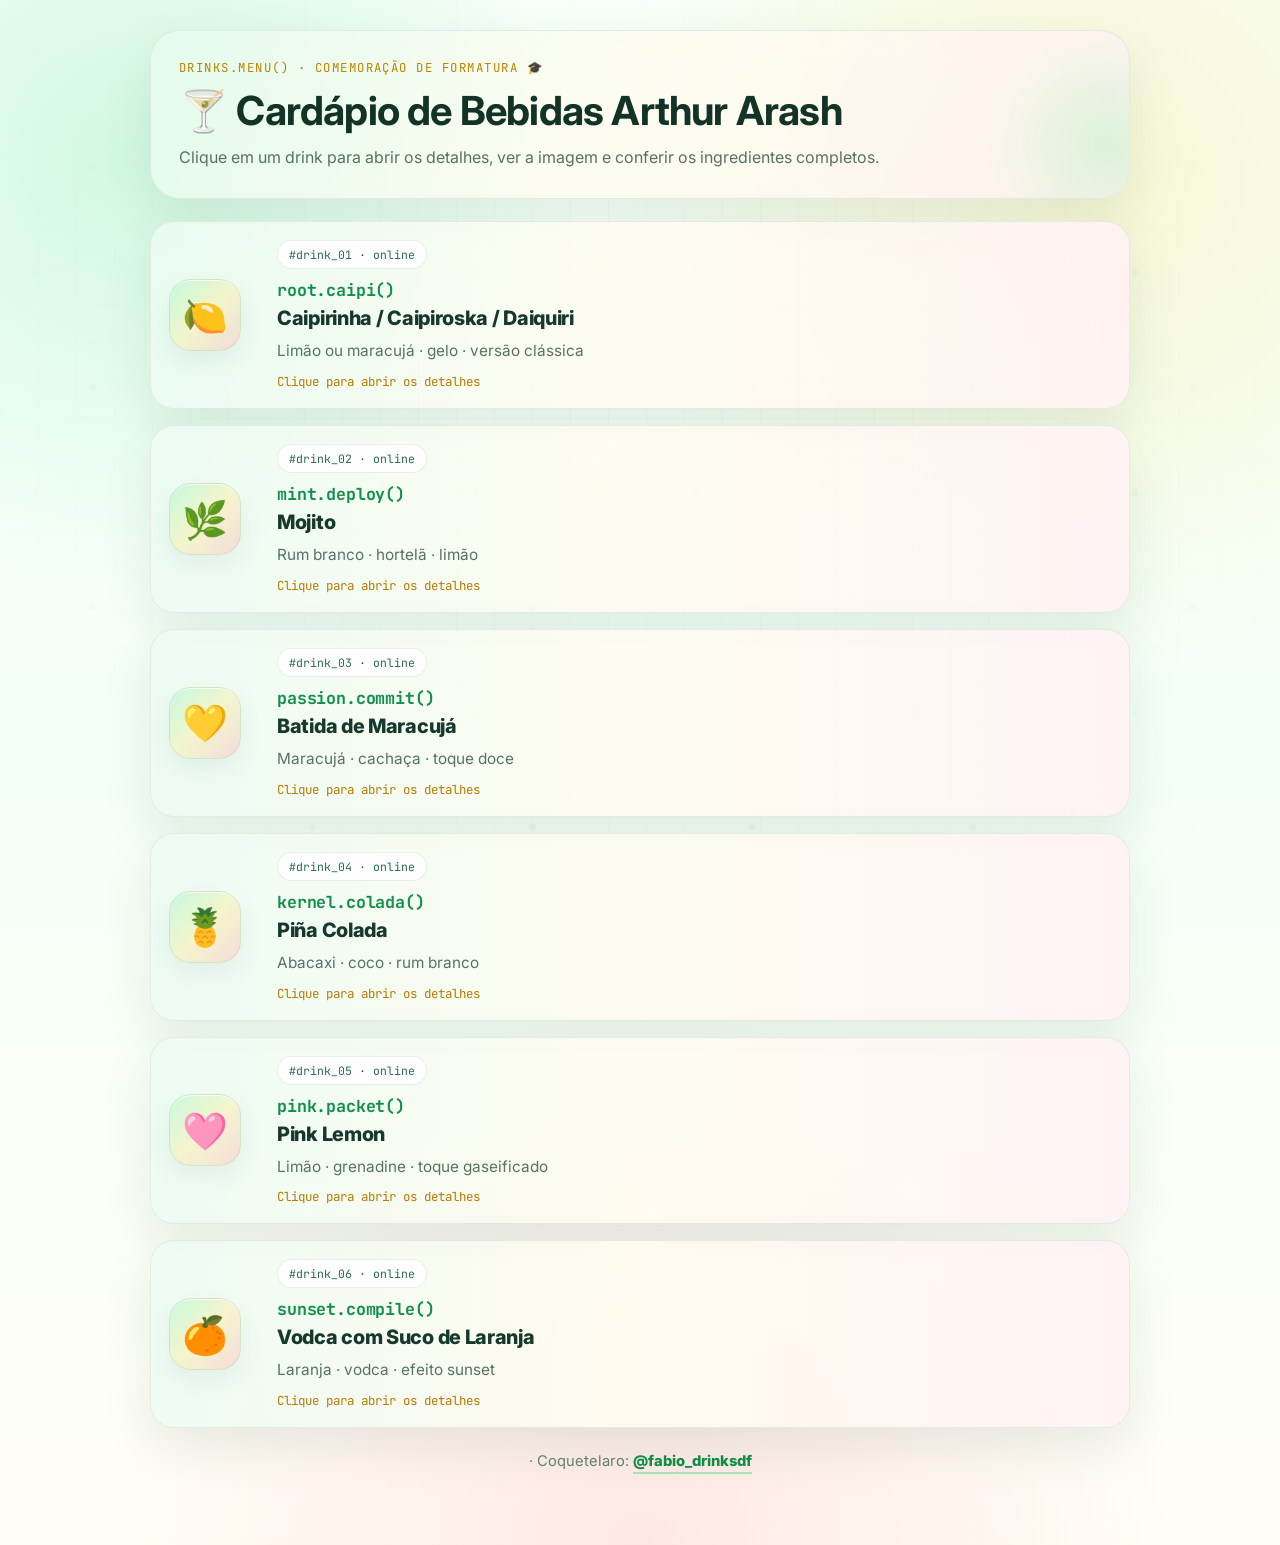
==== index.html @ 9c2a929d "Add files via upload" ====
<!DOCTYPE html>
<html lang="pt-BR">

<head>
  <meta charset="UTF-8" />
  <meta name="viewport" content="width=device-width, initial-scale=1.0" />
  <title>Formatura do Arthur | Cardápio </title>
  <link rel="icon" href="https://cdn-icons-png.freepik.com/512/4067/4067084.png" type="image/png">
  <meta name="description"
    content="Cardápio digital de drinks com tema de TI para formatura, visual vibrante, moderno e interativo." />
  <link rel="preconnect" href="https://fonts.googleapis.com" />
  <link rel="preconnect" href="https://fonts.gstatic.com" crossorigin />
  <link
    href="https://fonts.googleapis.com/css2?family=Inter:wght@400;500;600;700;800&family=JetBrains+Mono:wght@500;700&display=swap"
    rel="stylesheet" />

  <style>
    :root {
      --bg-1: #f7fff8;
      --bg-2: #f4fff7;
      --bg-3: #fffef6;

      --text: #153126;
      --muted: #567265;

      --green: #11d66b;
      --green-2: #3af08a;
      --yellow: #ffd84c;
      --yellow-2: #ffe88a;
      --red: #ff6178;
      --red-2: #ff8a9b;

      --white: #ffffff;
      --glass: rgba(255, 255, 255, 0.74);
      --line: rgba(20, 49, 38, 0.10);
      --shadow: 0 18px 50px rgba(38, 88, 61, 0.10);

      --radius-xl: 30px;
      --radius-lg: 24px;
      --radius-md: 18px;
    }

    * {
      box-sizing: border-box;
    }

    html {
      scroll-behavior: smooth;
    }

    body {
      margin: 0;
      min-height: 100vh;
      font-family: 'Inter', system-ui, -apple-system, sans-serif;
      color: var(--text);
      background:
        radial-gradient(circle at 10% 10%, rgba(17, 214, 107, 0.16), transparent 24%),
        radial-gradient(circle at 86% 12%, rgba(255, 216, 76, 0.20), transparent 28%),
        radial-gradient(circle at 50% 100%, rgba(255, 97, 120, 0.14), transparent 32%),
        linear-gradient(180deg, var(--bg-1), var(--bg-2), var(--bg-3));
      overflow-x: hidden;
    }

    .bg-layer,
    .bg-layer::before,
    .bg-layer::after {
      position: fixed;
      inset: 0;
      pointer-events: none;
      z-index: 0;
    }

    .bg-layer {
      background-image:
        linear-gradient(rgba(21, 49, 38, 0.045) 1px, transparent 1px),
        linear-gradient(90deg, rgba(21, 49, 38, 0.045) 1px, transparent 1px);
      background-size: 38px 38px;
      opacity: 0.72;
      mask-image: radial-gradient(circle at center, rgba(0, 0, 0, 0.92), transparent 96%);
      animation: gridPulse 7s ease-in-out infinite;
    }

    .bg-layer::before {
      content: '';
      background:
        radial-gradient(circle at 16% 24%, rgba(17, 214, 107, 0.22) 0 3px, transparent 4px),
        radial-gradient(circle at 74% 20%, rgba(255, 216, 76, 0.26) 0 3px, transparent 4px),
        radial-gradient(circle at 42% 76%, rgba(255, 97, 120, 0.22) 0 3px, transparent 4px),
        radial-gradient(circle at 88% 70%, rgba(17, 214, 107, 0.18) 0 2px, transparent 3px);
      background-size: 220px 220px;
      animation: floatParticles 18s linear infinite;
      opacity: 0.85;
    }

    .bg-layer::after {
      content: '';
      background: linear-gradient(120deg, transparent 18%, rgba(255, 255, 255, 0.55) 50%, transparent 82%);
      transform: translateX(-130%);
      animation: sweep 11s linear infinite;
      opacity: 0.55;
    }

    @keyframes sweep {
      to {
        transform: translateX(130%);
      }
    }

    @keyframes gridPulse {
      50% {
        opacity: 0.92;
      }
    }

    @keyframes floatParticles {
      from {
        transform: translateY(0);
      }

      to {
        transform: translateY(-80px);
      }
    }

    .app {
      width: min(980px, 92vw);
      margin: 0 auto;
      padding: 30px 0 60px;
      position: relative;
      z-index: 1;
    }

    .topbar {
      position: relative;
      border: 1px solid var(--line);
      border-radius: var(--radius-xl);
      padding: 28px;
      margin-bottom: 22px;
      background: var(--glass);
      backdrop-filter: blur(14px);
      box-shadow: var(--shadow);
      overflow: hidden;
    }

    .topbar::before {
      content: '';
      position: absolute;
      inset: 0;
      background:
        linear-gradient(120deg,
          rgba(17, 214, 107, 0.08),
          rgba(255, 216, 76, 0.08),
          rgba(255, 97, 120, 0.08));
      pointer-events: none;
    }

    .topbar::after {
      content: '';
      position: absolute;
      inset: auto -10% -40% auto;
      width: 240px;
      height: 240px;
      border-radius: 50%;
      background: radial-gradient(circle, rgba(58, 240, 138, 0.18), transparent 68%);
      filter: blur(8px);
      pointer-events: none;
    }

    .label {
      margin: 0;
      position: relative;
      z-index: 1;
      font-family: 'JetBrains Mono', monospace;
      letter-spacing: 0.12em;
      font-size: 0.77rem;
      text-transform: uppercase;
      color: #b78500;
    }

    h1 {
      margin: 12px 0 10px;
      position: relative;
      z-index: 1;
      font-size: clamp(1.55rem, 3.2vw, 2.5rem);
      line-height: 1.15;
      letter-spacing: -0.02em;
      color: #133326;
    }

    .subtitle {
      margin: 0;
      position: relative;
      z-index: 1;
      max-width: 740px;
      color: var(--muted);
      line-height: 1.65;
      font-size: 1rem;
    }

    .cards {
      display: grid;
      grid-template-columns: 1fr;
      gap: 16px;
    }

    .drink-card {
      position: relative;
      display: grid;
      grid-template-columns: 90px 1fr;
      gap: 18px;
      align-items: center;
      border: 1px solid var(--line);
      border-radius: var(--radius-lg);
      padding: 18px;
      background: rgba(255, 255, 255, 0.84);
      box-shadow: var(--shadow);
      cursor: pointer;
      overflow: hidden;
      transition:
        transform 0.28s ease,
        box-shadow 0.28s ease,
        border-color 0.28s ease;
    }

    .drink-card::before {
      content: '';
      position: absolute;
      inset: 0;
      background:
        linear-gradient(90deg,
          rgba(17, 214, 107, 0.07),
          rgba(255, 216, 76, 0.08),
          rgba(255, 97, 120, 0.07));
      pointer-events: none;
    }

    .drink-card::after {
      content: '';
      position: absolute;
      inset: 0;
      background: linear-gradient(120deg, transparent 28%, rgba(255, 255, 255, 0.45) 48%, transparent 68%);
      transform: translateX(-130%);
      opacity: 0;
      pointer-events: none;
    }

    .drink-card:hover,
    .drink-card:focus-visible {
      transform: translateY(-5px) scale(1.005);
      box-shadow: 0 22px 56px rgba(38, 88, 61, 0.15);
      border-color: rgba(17, 214, 107, 0.24);
      outline: none;
    }

    .drink-card:hover::after,
    .drink-card:focus-visible::after {
      opacity: 1;
      animation: shimmer 1s linear;
    }

    @keyframes shimmer {
      to {
        transform: translateX(130%);
      }
    }

    .emoji {
      width: 72px;
      height: 72px;
      border-radius: 22px;
      display: grid;
      place-items: center;
      font-size: 2.3rem;
      background:
        linear-gradient(135deg,
          rgba(58, 240, 138, 0.22),
          rgba(255, 232, 138, 0.36),
          rgba(255, 138, 155, 0.28));
      border: 1px solid rgba(20, 49, 38, 0.08);
      box-shadow:
        inset 0 1px 0 rgba(255, 255, 255, 0.7),
        0 10px 24px rgba(38, 88, 61, 0.08);
      position: relative;
      z-index: 1;
    }

    .card-main {
      position: relative;
      z-index: 1;
    }

    .badge {
      display: inline-flex;
      align-items: center;
      gap: 8px;
      padding: 6px 11px;
      margin-bottom: 10px;
      border-radius: 999px;
      border: 1px solid rgba(20, 49, 38, 0.08);
      background: rgba(255, 255, 255, 0.85);
      font-size: 0.72rem;
      font-family: 'JetBrains Mono', monospace;
      color: #2c6a50;
    }

    .theme-name {
      margin: 0 0 5px;
      font-size: 1.04rem;
      font-family: 'JetBrains Mono', monospace;
      color: #0f8f47;
      letter-spacing: -0.01em;
    }

    .real-name {
      margin: 0;
      font-size: 1.24rem;
      font-weight: 800;
      color: #17392d;
      letter-spacing: -0.015em;
    }

    .mini-ingredients {
      margin: 9px 0 0;
      color: var(--muted);
      font-size: 0.96rem;
      line-height: 1.55;
    }

    .card-hint {
      margin-top: 10px;
      font-size: 0.78rem;
      color: #b77900;
      font-family: 'JetBrains Mono', monospace;
    }

    .modal {
      position: fixed;
      inset: 0;
      z-index: 20;
      display: grid;
      place-items: center;
      background: rgba(18, 40, 29, 0.26);
      backdrop-filter: blur(12px);
      padding: 18px;
      opacity: 0;
      pointer-events: none;
      transition: opacity 0.25s ease;
    }

    .modal.open {
      opacity: 1;
      pointer-events: auto;
    }

    .modal-card {
      width: min(880px, 96vw);
      display: grid;
      grid-template-columns: 1fr;
      position: relative;
      overflow: hidden;
      border-radius: 28px;
      border: 1px solid rgba(20, 49, 38, 0.08);
      background: rgba(255, 255, 255, 0.96);
      box-shadow: 0 30px 80px rgba(38, 88, 61, 0.20);
      transform: translateY(10px) scale(0.985);
      transition: transform 0.28s ease;
    }

    .modal.open .modal-card {
      transform: translateY(0) scale(1);
    }

    .modal-media {
      padding: 16px;
      background:
        linear-gradient(180deg,
          rgba(247, 255, 248, 1),
          rgba(255, 252, 241, 1));
      border-bottom: 1px solid rgba(20, 49, 38, 0.07);
    }

    .modal-image {
      width: 100%;
      height: 250px;
      object-fit: cover;
      border-radius: 20px;
      border: 1px solid rgba(20, 49, 38, 0.07);
      box-shadow: 0 10px 28px rgba(38, 88, 61, 0.08);
    }

    .modal-content {
      padding: 24px;
    }

    .modal-title {
      margin: 10px 0 6px;
      font-size: 1.46rem;
      line-height: 1.2;
      font-family: 'JetBrains Mono', monospace;
      color: #0f8f47;
    }

    .modal-real {
      margin: 0;
      font-size: 1.26rem;
      font-weight: 800;
      color: #17392d;
      letter-spacing: -0.015em;
    }

    .modal-list {
      margin: 16px 0 0;
      padding-left: 20px;
      color: var(--muted);
      line-height: 1.68;
      font-size: 1rem;
    }

    .modal-description {
      margin-top: 15px;
      color: var(--muted);
      line-height: 1.68;
      font-size: 0.98rem;
    }

    .close-btn {
      position: absolute;
      right: 14px;
      top: 14px;
      z-index: 3;
      border: 1px solid rgba(20, 49, 38, 0.10);
      background: rgba(255, 255, 255, 0.94);
      color: #17392d;
      border-radius: 12px;
      padding: 8px 12px;
      font-size: 0.92rem;
      font-weight: 700;
      cursor: pointer;
      box-shadow: 0 6px 16px rgba(38, 88, 61, 0.08);
    }

    .footer-note {
      margin-top: 24px;
      text-align: center;
      font-size: 0.92rem;
      color: #648172;
    }

    @media (min-width: 860px) {
      .modal-card {
        grid-template-columns: 1fr 1fr;
      }

      .modal-media {
        border-bottom: 0;
        border-right: 1px solid rgba(20, 49, 38, 0.07);
      }

      .modal-image {
        height: 100%;
        min-height: 100%;
      }
    }

    @media (max-width: 640px) {
      .app {
        width: min(94vw, 980px);
      }

      .topbar {
        padding: 22px 18px;
      }

      .drink-card {
        grid-template-columns: 1fr;
        gap: 14px;
        padding: 16px;
      }

      .emoji {
        width: 66px;
        height: 66px;
        font-size: 2.05rem;
      }

      .modal-content {
        padding: 20px;
      }
    }

    .ig-link {
      color: #0f8f47;
      font-weight: 800;
      text-decoration: none;
      border-bottom: 2px solid rgba(17, 214, 107, 0.35);
      padding-bottom: 2px;
    }

    .ig-link:hover {
      border-bottom-color: rgba(17, 214, 107, 0.8);
    }
  </style>
</head>

<body>
  <div class="bg-layer" aria-hidden="true"></div>

  <main class="app">
    <header class="topbar">
      <p class="label">drinks.menu() · Comemoração de Formatura 🎓</p>
      <h1>🍸 Cardápio de Bebidas Arthur Arash</h1>
      <p class="subtitle">
        Clique em um drink para abrir os detalhes, ver a imagem e conferir os ingredientes completos.
      </p>
    </header>

    <section class="cards" id="cards" aria-label="Cardápio de bebidas"></section>

    <p class="footer-note"> 
      <!-- Criado por Arthur Arash Briceño Heidari -->
       · Coquetelaro:
      <a class="ig-link" href="https://instagram.com/fabio_drinksdf" target="_blank" rel="noopener noreferrer">
        @fabio_drinksdf
      </a>
    </p>
  </main>

  <aside class="modal" id="modal" aria-hidden="true">
    <article class="modal-card" role="dialog" aria-modal="true" aria-labelledby="modalTitle">
      <button class="close-btn" id="closeBtn" type="button" aria-label="Fechar detalhes">✕ Fechar</button>

      <div class="modal-media">
        <img class="modal-image" id="modalImage" src="" alt="Imagem da bebida" />
      </div>

      <div class="modal-content">
        <p class="label">drink.details()</p>
        <h2 class="modal-title" id="modalTitle"></h2>
        <p class="modal-real" id="modalReal"></p>
        <ul class="modal-list" id="modalIngredients"></ul>
        <p class="modal-description" id="modalDescription"></p>
      </div>
    </article>
  </aside>

  <script>
    const drinks = [
      {
        emoji: '🍋',
        codename: 'root.caipi()',
        realName: 'Caipirinha / Caipiroska / Daiquiri',
        shortText: 'Limão ou maracujá · gelo · versão clássica',
        ingredients: ['Limão ou maracujá', 'Açúcar', 'Cachaça, vodca ou rum branco', 'Gelo'],
        description: 'Um clássico refrescante, perfeito para abrir a comemoração com leveza e energia.',
        image: 'https://mapadacachaca.com.br/wp-content/uploads/2024/11/Caipirinha-Famigerada-optimized.webp'
      },
      {
        emoji: '🌿',
        codename: 'mint.deploy()',
        realName: 'Mojito',
        shortText: 'Rum branco · hortelã · limão',
        ingredients: ['Rum branco', 'Limão', 'Açúcar', 'Hortelã', 'Sprite ou água com gás', 'Gelo'],
        description: 'Refrescante e vibrante, com um perfil leve que combina muito bem com festa de dia.',
        image: 'https://kitchenswagger.com/wp-content/uploads/2020/07/mojito-recipe_0009_DSC_5509.jpg'
      },
      {
        emoji: '💛',
        codename: 'passion.commit()',
        realName: 'Batida de Maracujá',
        shortText: 'Maracujá · cachaça · toque doce',
        ingredients: ['Cachaça', 'Maracujá', 'Leite condensado ou açúcar', 'Gelo'],
        description: 'Cremosa, tropical e marcante, ótima para quem gosta de sabores mais intensos.',
        image: 'https://www.receitasnestle.com.br/sites/default/files/styles/recipe_detail_mobile/public/srh_recipes/cbe8fbdd5dd73dd09eb8912d4501b71d.jpeg?itok=vTPyFzy1'
      },
      {
        emoji: '🍍',
        codename: 'kernel.colada()',
        realName: 'Piña Colada',
        shortText: 'Abacaxi · coco · rum branco',
        ingredients: ['Rum branco', 'Suco de abacaxi', 'Leite de coco', 'Leite condensado opcional', 'Gelo'],
        description: 'Um drink tropical, suave e elegante, com clima de verão e celebração.',
        image: 'https://m.media-amazon.com/images/I/710KvvfKVsL.jpg'
      },
      {
        emoji: '🩷',
        codename: 'pink.packet()',
        realName: 'Pink Lemon',
        shortText: 'Limão · grenadine · toque gaseificado',
        ingredients: ['Vodca ou rum', 'Suco de limão', 'Grenadine', 'Sprite ou água com gás', 'Gelo'],
        description: 'Colorido, delicado e divertido, com um visual lindo para o clima da festa.',
        image: 'https://www.absolutdrinks.com/cdn-cgi/image/fit=cover,format=auto,height=414,quality=55,width=414/wp-content/uploads/drink_pink-lemonade_16x9.png'
      },
      {
        emoji: '🍊',
        codename: 'sunset.compile()',
        realName: 'Vodca com Suco de Laranja',
        shortText: 'Laranja · vodca · efeito sunset',
        ingredients: ['Vodca', 'Suco de laranja', 'Grenadine', 'Suco de limão', 'Gelo'],
        description: 'Leve, cítrico e vibrante, com um visual bonito que combina com a energia da formatura.',
        image: 'https://heybairtender.s3.amazonaws.com/recipes/caribbean-sunset5543_TITAN.png'
      }
    ];

    const cardsEl = document.getElementById('cards');
    const modal = document.getElementById('modal');
    const modalTitle = document.getElementById('modalTitle');
    const modalReal = document.getElementById('modalReal');
    const modalImage = document.getElementById('modalImage');
    const modalIngredients = document.getElementById('modalIngredients');
    const modalDescription = document.getElementById('modalDescription');
    const closeBtn = document.getElementById('closeBtn');

    function openModal(drink) {
      modalTitle.textContent = drink.codename;
      modalReal.textContent = drink.realName;
      modalImage.src = drink.image;
      modalImage.alt = `Imagem do drink ${drink.realName}`;
      modalIngredients.innerHTML = drink.ingredients.map(item => `<li>${item}</li>`).join('');
      modalDescription.textContent = drink.description;
      modal.classList.add('open');
      modal.setAttribute('aria-hidden', 'false');
    }

    function closeModal() {
      modal.classList.remove('open');
      modal.setAttribute('aria-hidden', 'true');
    }

    drinks.forEach((drink, index) => {
      const card = document.createElement('article');
      card.className = 'drink-card';
      card.tabIndex = 0;

      card.innerHTML = `
        <div class="emoji">${drink.emoji}</div>
        <div class="card-main">
          <span class="badge">#drink_${String(index + 1).padStart(2, '0')} · online</span>
          <h2 class="theme-name">${drink.codename}</h2>
          <p class="real-name">${drink.realName}</p>
          <p class="mini-ingredients">${drink.shortText}</p>
          <div class="card-hint">Clique para abrir os detalhes</div>
        </div>
      `;

      card.addEventListener('click', () => openModal(drink));
      card.addEventListener('keydown', (event) => {
        if (event.key === 'Enter' || event.key === ' ') {
          event.preventDefault();
          openModal(drink);
        }
      });

      cardsEl.appendChild(card);
    });

    closeBtn.addEventListener('click', closeModal);

    modal.addEventListener('click', (event) => {
      if (event.target === modal) closeModal();
    });

    document.addEventListener('keydown', (event) => {
      if (event.key === 'Escape' && modal.classList.contains('open')) {
        closeModal();
      }
    });
  </script>
</body>

</html>
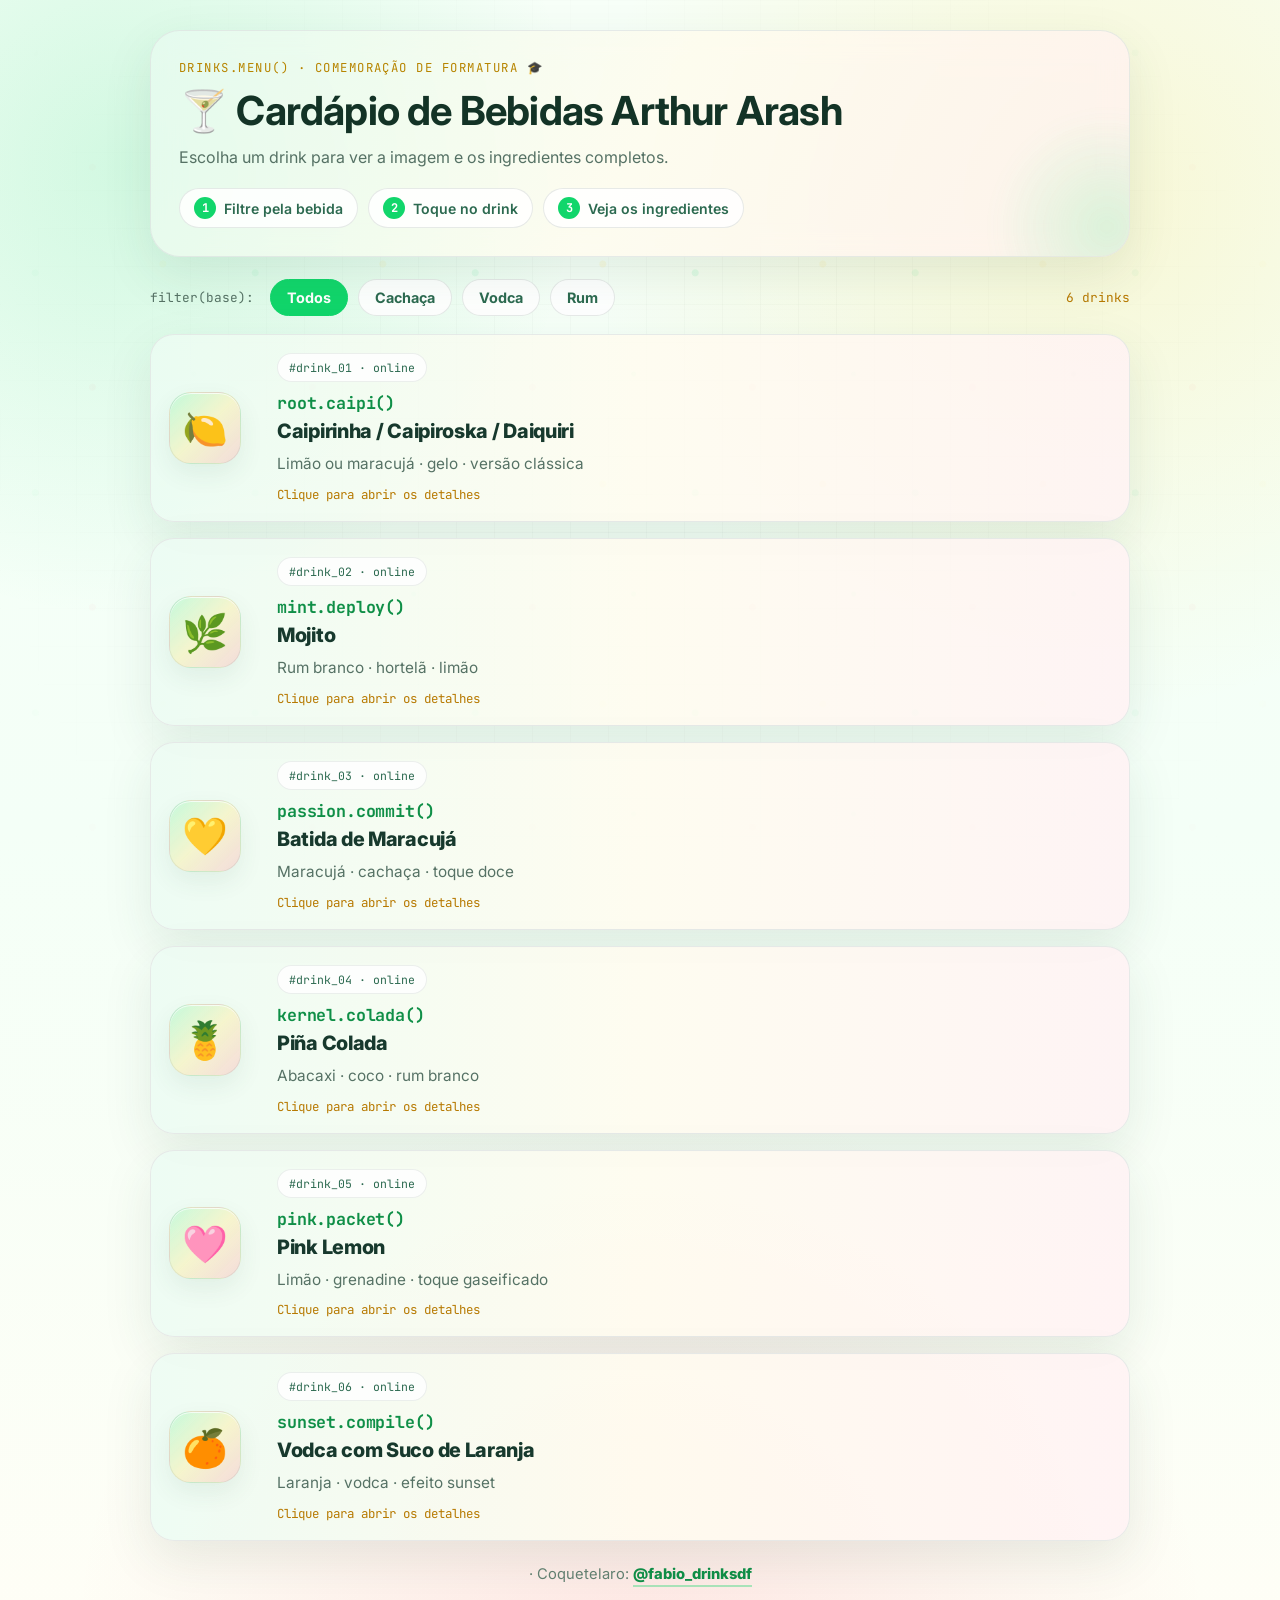
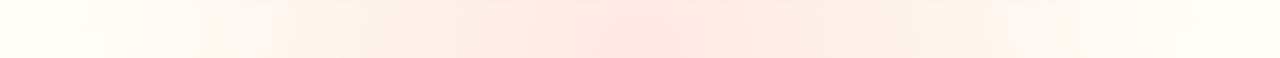
==== commit d8e3e948: "Add GSAP animations, drink filters and README Animated entrance, scroll reveal, modal transitions an" ====
--- a/index.html
+++ b/index.html
@@ -62,8 +62,7 @@
     }
 
     .bg-layer,
-    .bg-layer::before,
-    .bg-layer::after {
+    .bg-layer::before {
       position: fixed;
       inset: 0;
       pointer-events: none;
@@ -77,7 +76,6 @@
       background-size: 38px 38px;
       opacity: 0.72;
       mask-image: radial-gradient(circle at center, rgba(0, 0, 0, 0.92), transparent 96%);
-      animation: gridPulse 7s ease-in-out infinite;
     }
 
     .bg-layer::before {
@@ -92,26 +90,6 @@
       opacity: 0.85;
     }
 
-    .bg-layer::after {
-      content: '';
-      background: linear-gradient(120deg, transparent 18%, rgba(255, 255, 255, 0.55) 50%, transparent 82%);
-      transform: translateX(-130%);
-      animation: sweep 11s linear infinite;
-      opacity: 0.55;
-    }
-
-    @keyframes sweep {
-      to {
-        transform: translateX(130%);
-      }
-    }
-
-    @keyframes gridPulse {
-      50% {
-        opacity: 0.92;
-      }
-    }
-
     @keyframes floatParticles {
       from {
         transform: translateY(0);
@@ -197,10 +175,111 @@
       font-size: 1rem;
     }
 
+    .progress {
+      position: fixed;
+      top: 0;
+      left: 0;
+      right: 0;
+      height: 4px;
+      z-index: 30;
+      background: linear-gradient(90deg, var(--green), var(--yellow), var(--red));
+      transform: scaleX(0);
+      transform-origin: left;
+      pointer-events: none;
+    }
+
+    .steps {
+      position: relative;
+      z-index: 1;
+      display: flex;
+      flex-wrap: wrap;
+      gap: 10px;
+      margin: 18px 0 0;
+      padding: 0;
+      list-style: none;
+    }
+
+    .steps li {
+      display: inline-flex;
+      align-items: center;
+      gap: 8px;
+      padding: 8px 14px;
+      border-radius: 999px;
+      border: 1px solid var(--line);
+      background: rgba(255, 255, 255, 0.85);
+      font-size: 0.88rem;
+      font-weight: 600;
+      color: #2c6a50;
+    }
+
+    .steps b {
+      display: grid;
+      place-items: center;
+      width: 22px;
+      height: 22px;
+      border-radius: 50%;
+      background: var(--green);
+      color: #fff;
+      font-family: 'JetBrains Mono', monospace;
+      font-size: 0.75rem;
+    }
+
+    .filters {
+      display: flex;
+      flex-wrap: wrap;
+      align-items: center;
+      gap: 10px;
+      margin-bottom: 18px;
+    }
+
+    .filters-title {
+      margin: 0 6px 0 0;
+      font-family: 'JetBrains Mono', monospace;
+      font-size: 0.8rem;
+      color: var(--muted);
+    }
+
+    .chip {
+      border: 1px solid var(--line);
+      background: rgba(255, 255, 255, 0.9);
+      color: #2c6a50;
+      border-radius: 999px;
+      padding: 9px 16px;
+      font: 700 0.9rem 'Inter', sans-serif;
+      cursor: pointer;
+      transition: background 0.2s ease, color 0.2s ease, border-color 0.2s ease;
+    }
+
+    .chip:hover {
+      border-color: rgba(17, 214, 107, 0.5);
+    }
+
+    .chip:focus-visible {
+      outline: 2px solid var(--green);
+      outline-offset: 2px;
+    }
+
+    .chip.active {
+      background: var(--green);
+      border-color: var(--green);
+      color: #fff;
+    }
+
+    .count {
+      margin-left: auto;
+      font-family: 'JetBrains Mono', monospace;
+      font-size: 0.8rem;
+      color: #b77900;
+    }
+
     .cards {
       display: grid;
       grid-template-columns: 1fr;
       gap: 16px;
+    }
+
+    .drink-card[hidden] {
+      display: none;
     }
 
     .drink-card {
@@ -353,15 +432,17 @@
     }
 
     .modal-card {
-      width: min(880px, 96vw);
+      /* width: min(660px, calc(100vw - 30px)); */
+      /* garante folga nas laterais */
+      max-width: 660px;
       display: grid;
       grid-template-columns: 1fr;
       position: relative;
       overflow: hidden;
       border-radius: 28px;
-      border: 1px solid rgba(20, 49, 38, 0.08);
-      background: rgba(255, 255, 255, 0.96);
-      box-shadow: 0 30px 80px rgba(38, 88, 61, 0.20);
+      border: 3px solid rgba(20, 49, 38, 0.08);
+      background: rgba(255, 255, 255, 0.69);
+      box-shadow: 0 30px 80px rgba(21, 49, 34, 0.2);
       transform: translateY(10px) scale(0.985);
       transition: transform 0.28s ease;
     }
@@ -406,6 +487,16 @@
       font-weight: 800;
       color: #17392d;
       letter-spacing: -0.015em;
+    }
+
+    .modal-base {
+      display: inline-block;
+      margin-top: 12px;
+      padding: 5px 12px;
+      border-radius: 999px;
+      background: rgba(255, 216, 76, 0.35);
+      color: #8a6200;
+      font: 700 0.78rem 'JetBrains Mono', monospace;
     }
 
     .modal-list {
@@ -503,22 +594,37 @@
 </head>
 
 <body>
+  <div class="progress" id="progress" aria-hidden="true"></div>
   <div class="bg-layer" aria-hidden="true"></div>
 
   <main class="app">
-    <header class="topbar">
+    <header class="topbar" id="topbar">
       <p class="label">drinks.menu() · Comemoração de Formatura 🎓</p>
       <h1>🍸 Cardápio de Bebidas Arthur Arash</h1>
       <p class="subtitle">
-        Clique em um drink para abrir os detalhes, ver a imagem e conferir os ingredientes completos.
+        Escolha um drink para ver a imagem e os ingredientes completos.
       </p>
+      <ol class="steps">
+        <li><b>1</b> Filtre pela bebida</li>
+        <li><b>2</b> Toque no drink</li>
+        <li><b>3</b> Veja os ingredientes</li>
+      </ol>
     </header>
 
+    <div class="filters" id="filters" role="group" aria-label="Filtrar por bebida base">
+      <p class="filters-title">filter(base):</p>
+      <button class="chip active" type="button" data-base="todos">Todos</button>
+      <button class="chip" type="button" data-base="cachaça">Cachaça</button>
+      <button class="chip" type="button" data-base="vodca">Vodca</button>
+      <button class="chip" type="button" data-base="rum">Rum</button>
+      <span class="count" id="count" aria-live="polite"></span>
+    </div>
+
     <section class="cards" id="cards" aria-label="Cardápio de bebidas"></section>
 
-    <p class="footer-note"> 
+    <p class="footer-note">
       <!-- Criado por Arthur Arash Briceño Heidari -->
-       · Coquetelaro:
+      · Coquetelaro:
       <a class="ig-link" href="https://instagram.com/fabio_drinksdf" target="_blank" rel="noopener noreferrer">
         @fabio_drinksdf
       </a>
@@ -537,16 +643,20 @@
         <p class="label">drink.details()</p>
         <h2 class="modal-title" id="modalTitle"></h2>
         <p class="modal-real" id="modalReal"></p>
+        <span class="modal-base" id="modalBase"></span>
         <ul class="modal-list" id="modalIngredients"></ul>
         <p class="modal-description" id="modalDescription"></p>
       </div>
     </article>
   </aside>
 
+  <script src="https://cdnjs.cloudflare.com/ajax/libs/gsap/3.12.5/gsap.min.js"></script>
+  <script src="https://cdnjs.cloudflare.com/ajax/libs/gsap/3.12.5/ScrollTrigger.min.js"></script>
   <script>
     const drinks = [
       {
         emoji: '🍋',
+        bases: ['cachaça', 'vodca', 'rum'],
         codename: 'root.caipi()',
         realName: 'Caipirinha / Caipiroska / Daiquiri',
         shortText: 'Limão ou maracujá · gelo · versão clássica',
@@ -556,6 +666,7 @@
       },
       {
         emoji: '🌿',
+        bases: ['rum'],
         codename: 'mint.deploy()',
         realName: 'Mojito',
         shortText: 'Rum branco · hortelã · limão',
@@ -565,6 +676,7 @@
       },
       {
         emoji: '💛',
+        bases: ['cachaça'],
         codename: 'passion.commit()',
         realName: 'Batida de Maracujá',
         shortText: 'Maracujá · cachaça · toque doce',
@@ -574,6 +686,7 @@
       },
       {
         emoji: '🍍',
+        bases: ['rum'],
         codename: 'kernel.colada()',
         realName: 'Piña Colada',
         shortText: 'Abacaxi · coco · rum branco',
@@ -583,6 +696,7 @@
       },
       {
         emoji: '🩷',
+        bases: ['vodca', 'rum'],
         codename: 'pink.packet()',
         realName: 'Pink Lemon',
         shortText: 'Limão · grenadine · toque gaseificado',
@@ -592,6 +706,7 @@
       },
       {
         emoji: '🍊',
+        bases: ['vodca'],
         codename: 'sunset.compile()',
         realName: 'Vodca com Suco de Laranja',
         shortText: 'Laranja · vodca · efeito sunset',
@@ -609,21 +724,42 @@
     const modalIngredients = document.getElementById('modalIngredients');
     const modalDescription = document.getElementById('modalDescription');
     const closeBtn = document.getElementById('closeBtn');
-
-    function openModal(drink) {
+    const modalBase = document.getElementById('modalBase');
+    const filtersEl = document.getElementById('filters');
+    const countEl = document.getElementById('count');
+
+    // GSAP só roda se carregou e se o usuário não pediu menos movimento
+    const motion = Boolean(window.gsap && window.ScrollTrigger) && !matchMedia('(prefers-reduced-motion: reduce)').matches;
+    if (motion) gsap.registerPlugin(ScrollTrigger);
+
+    let lastCard = null;
+
+    function openModal(drink, card) {
+      lastCard = card || null;
       modalTitle.textContent = drink.codename;
       modalReal.textContent = drink.realName;
+      modalBase.textContent = 'base: ' + drink.bases.join(' / ');
       modalImage.src = drink.image;
       modalImage.alt = `Imagem do drink ${drink.realName}`;
       modalIngredients.innerHTML = drink.ingredients.map(item => `<li>${item}</li>`).join('');
       modalDescription.textContent = drink.description;
       modal.classList.add('open');
       modal.setAttribute('aria-hidden', 'false');
+      closeBtn.focus({ preventScroll: true });
+
+      if (motion) {
+        const tl = gsap.timeline({ defaults: { ease: 'power3.out' } });
+        tl.fromTo(modalImage, { scale: 1.12, opacity: 0 }, { scale: 1, opacity: 1, duration: 0.7 })
+          .from([modalTitle, modalReal, modalBase], { y: 16, opacity: 0, stagger: 0.07, duration: 0.45 }, 0.1)
+          .from(modalIngredients.children, { x: -18, opacity: 0, stagger: 0.06, duration: 0.4 }, 0.25)
+          .from(modalDescription, { y: 12, opacity: 0, duration: 0.4 }, '-=0.2');
+      }
     }
 
     function closeModal() {
       modal.classList.remove('open');
       modal.setAttribute('aria-hidden', 'true');
+      if (lastCard) lastCard.focus({ preventScroll: true });
     }
 
     drinks.forEach((drink, index) => {
@@ -642,16 +778,87 @@
         </div>
       `;
 
-      card.addEventListener('click', () => openModal(drink));
+      card.dataset.bases = drink.bases.join(',');
+      card.addEventListener('click', () => openModal(drink, card));
       card.addEventListener('keydown', (event) => {
         if (event.key === 'Enter' || event.key === ' ') {
           event.preventDefault();
-          openModal(drink);
+          openModal(drink, card);
         }
       });
 
       cardsEl.appendChild(card);
     });
+
+    const cardEls = [...cardsEl.children];
+    countEl.textContent = `${cardEls.length} drinks`;
+
+    function applyFilter(base) {
+      const match = card => base === 'todos' || card.dataset.bases.split(',').includes(base);
+      const show = cardEls.filter(match);
+      countEl.textContent = `${show.length} ${show.length === 1 ? 'drink' : 'drinks'}`;
+
+      if (!motion) {
+        cardEls.forEach(card => { card.hidden = !match(card); });
+        return;
+      }
+
+      gsap.killTweensOf(cardEls);
+      gsap.to(cardEls.filter(card => !card.hidden), {
+        opacity: 0, y: -10, duration: 0.18, ease: 'power1.in',
+        onComplete: () => {
+          cardEls.forEach(card => { card.hidden = !match(card); });
+          gsap.fromTo(show, { opacity: 0, y: 28 }, {
+            opacity: 1, y: 0, duration: 0.5, stagger: 0.07, ease: 'power3.out',
+            clearProps: 'transform,opacity',
+            onComplete: () => ScrollTrigger.refresh()
+          });
+        }
+      });
+    }
+
+    filtersEl.addEventListener('click', (event) => {
+      const chip = event.target.closest('.chip');
+      if (!chip || chip.classList.contains('active')) return;
+      filtersEl.querySelectorAll('.chip').forEach(c => c.classList.toggle('active', c === chip));
+      applyFilter(chip.dataset.base);
+      if (motion) gsap.fromTo(chip, { scale: 0.92 }, { scale: 1, duration: 0.5, ease: 'back.out(3)' });
+    });
+
+    if (motion) {
+      // Entrada do topo
+      gsap.timeline({ defaults: { ease: 'power3.out' } })
+        .from('#topbar', { y: -30, opacity: 0, duration: 0.7 })
+        .from('#topbar .label, #topbar h1, #topbar .subtitle', { y: 18, opacity: 0, stagger: 0.12, duration: 0.5 }, 0.2)
+        .from('#topbar .steps li', { y: 14, opacity: 0, scale: 0.9, stagger: 0.1, duration: 0.45, ease: 'back.out(2)' }, 0.65)
+        .from('#filters > *', { y: 14, opacity: 0, stagger: 0.06, duration: 0.4 }, 0.9);
+
+      // Cards aparecem conforme a rolagem
+      gsap.set(cardEls, { opacity: 0, y: 40 });
+      ScrollTrigger.batch(cardEls, {
+        start: 'top 92%',
+        once: true,
+        onEnter: batch => gsap.to(batch, {
+          opacity: 1, y: 0, duration: 0.6, stagger: 0.1, ease: 'power3.out',
+          clearProps: 'transform,opacity'
+        })
+      });
+
+      // Barra de progresso da página
+      gsap.to('#progress', {
+        scaleX: 1, ease: 'none',
+        scrollTrigger: { start: 0, end: 'max', scrub: 0.3 }
+      });
+
+      // Emoji "pula" ao passar o mouse no card
+      cardEls.forEach(card => {
+        const emoji = card.querySelector('.emoji');
+        card.addEventListener('mouseenter', () => {
+          gsap.fromTo(emoji, { rotation: -12, scale: 1 }, { rotation: 0, scale: 1.12, duration: 0.6, ease: 'elastic.out(1, 0.4)' });
+        });
+        card.addEventListener('mouseleave', () => gsap.to(emoji, { scale: 1, duration: 0.25 }));
+      });
+    }
 
     closeBtn.addEventListener('click', closeModal);
 
@@ -667,4 +874,4 @@
   </script>
 </body>
 
-</html>+</html>
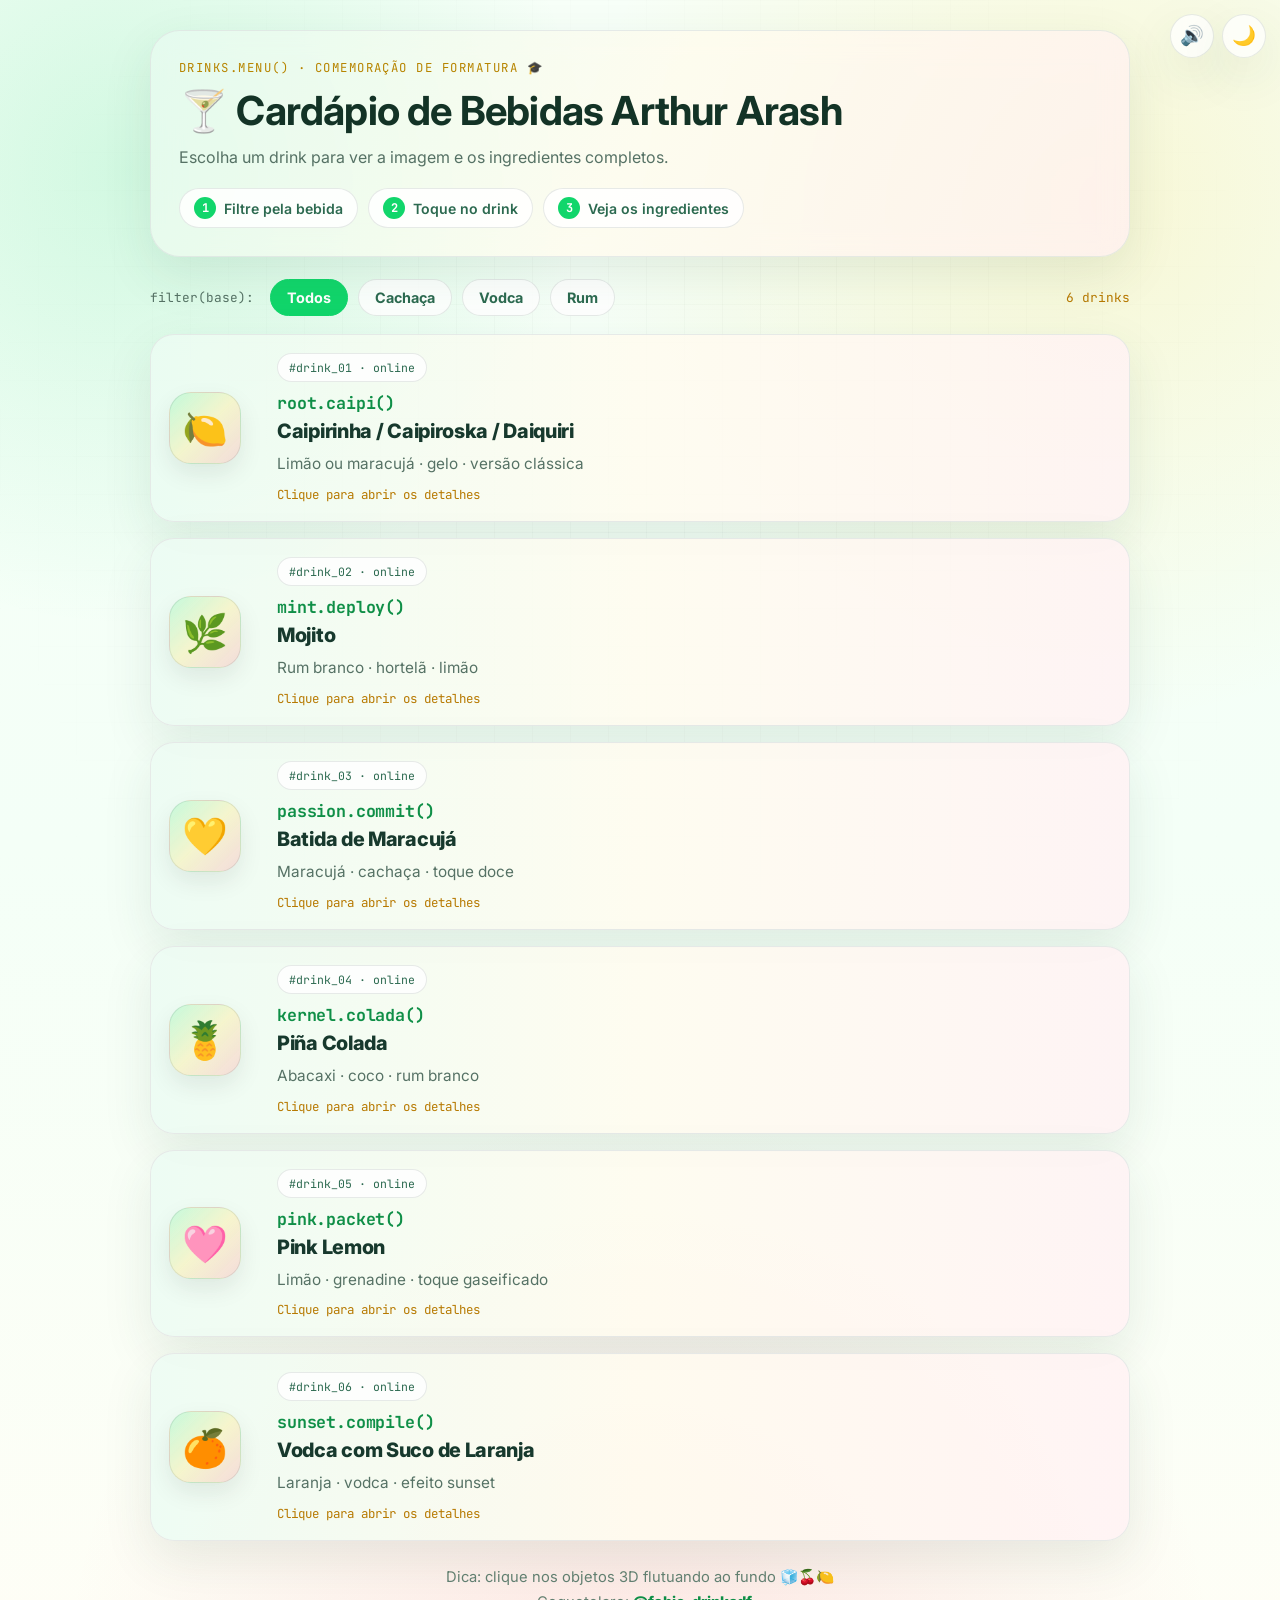
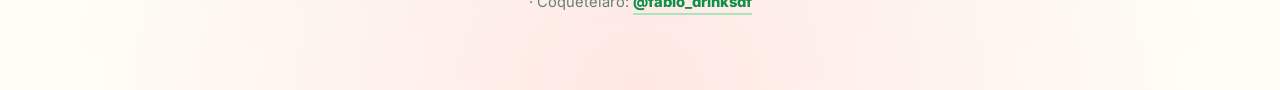
==== commit cf18074f: "Add 3D scene, dark/light mode and sound effects Three.js background (martini glass, ice, limes, cher" ====
--- a/index.html
+++ b/index.html
@@ -1,877 +1,1359 @@
-<!DOCTYPE html>
-<html lang="pt-BR">
-
-<head>
-  <meta charset="UTF-8" />
-  <meta name="viewport" content="width=device-width, initial-scale=1.0" />
-  <title>Formatura do Arthur | Cardápio </title>
-  <link rel="icon" href="https://cdn-icons-png.freepik.com/512/4067/4067084.png" type="image/png">
-  <meta name="description"
-    content="Cardápio digital de drinks com tema de TI para formatura, visual vibrante, moderno e interativo." />
-  <link rel="preconnect" href="https://fonts.googleapis.com" />
-  <link rel="preconnect" href="https://fonts.gstatic.com" crossorigin />
-  <link
-    href="https://fonts.googleapis.com/css2?family=Inter:wght@400;500;600;700;800&family=JetBrains+Mono:wght@500;700&display=swap"
-    rel="stylesheet" />
-
-  <style>
-    :root {
-      --bg-1: #f7fff8;
-      --bg-2: #f4fff7;
-      --bg-3: #fffef6;
-
-      --text: #153126;
-      --muted: #567265;
-
-      --green: #11d66b;
-      --green-2: #3af08a;
-      --yellow: #ffd84c;
-      --yellow-2: #ffe88a;
-      --red: #ff6178;
-      --red-2: #ff8a9b;
-
-      --white: #ffffff;
-      --glass: rgba(255, 255, 255, 0.74);
-      --line: rgba(20, 49, 38, 0.10);
-      --shadow: 0 18px 50px rgba(38, 88, 61, 0.10);
-
-      --radius-xl: 30px;
-      --radius-lg: 24px;
-      --radius-md: 18px;
-    }
-
-    * {
-      box-sizing: border-box;
-    }
-
-    html {
-      scroll-behavior: smooth;
-    }
-
-    body {
-      margin: 0;
-      min-height: 100vh;
-      font-family: 'Inter', system-ui, -apple-system, sans-serif;
-      color: var(--text);
-      background:
-        radial-gradient(circle at 10% 10%, rgba(17, 214, 107, 0.16), transparent 24%),
-        radial-gradient(circle at 86% 12%, rgba(255, 216, 76, 0.20), transparent 28%),
-        radial-gradient(circle at 50% 100%, rgba(255, 97, 120, 0.14), transparent 32%),
-        linear-gradient(180deg, var(--bg-1), var(--bg-2), var(--bg-3));
-      overflow-x: hidden;
-    }
-
-    .bg-layer,
-    .bg-layer::before {
-      position: fixed;
-      inset: 0;
-      pointer-events: none;
-      z-index: 0;
-    }
-
-    .bg-layer {
-      background-image:
-        linear-gradient(rgba(21, 49, 38, 0.045) 1px, transparent 1px),
-        linear-gradient(90deg, rgba(21, 49, 38, 0.045) 1px, transparent 1px);
-      background-size: 38px 38px;
-      opacity: 0.72;
-      mask-image: radial-gradient(circle at center, rgba(0, 0, 0, 0.92), transparent 96%);
-    }
-
-    .bg-layer::before {
-      content: '';
-      background:
-        radial-gradient(circle at 16% 24%, rgba(17, 214, 107, 0.22) 0 3px, transparent 4px),
-        radial-gradient(circle at 74% 20%, rgba(255, 216, 76, 0.26) 0 3px, transparent 4px),
-        radial-gradient(circle at 42% 76%, rgba(255, 97, 120, 0.22) 0 3px, transparent 4px),
-        radial-gradient(circle at 88% 70%, rgba(17, 214, 107, 0.18) 0 2px, transparent 3px);
-      background-size: 220px 220px;
-      animation: floatParticles 18s linear infinite;
-      opacity: 0.85;
-    }
-
-    @keyframes floatParticles {
-      from {
-        transform: translateY(0);
-      }
-
-      to {
-        transform: translateY(-80px);
-      }
-    }
-
-    .app {
-      width: min(980px, 92vw);
-      margin: 0 auto;
-      padding: 30px 0 60px;
-      position: relative;
-      z-index: 1;
-    }
-
-    .topbar {
-      position: relative;
-      border: 1px solid var(--line);
-      border-radius: var(--radius-xl);
-      padding: 28px;
-      margin-bottom: 22px;
-      background: var(--glass);
-      backdrop-filter: blur(14px);
-      box-shadow: var(--shadow);
-      overflow: hidden;
-    }
-
-    .topbar::before {
-      content: '';
-      position: absolute;
-      inset: 0;
-      background:
-        linear-gradient(120deg,
-          rgba(17, 214, 107, 0.08),
-          rgba(255, 216, 76, 0.08),
-          rgba(255, 97, 120, 0.08));
-      pointer-events: none;
-    }
-
-    .topbar::after {
-      content: '';
-      position: absolute;
-      inset: auto -10% -40% auto;
-      width: 240px;
-      height: 240px;
-      border-radius: 50%;
-      background: radial-gradient(circle, rgba(58, 240, 138, 0.18), transparent 68%);
-      filter: blur(8px);
-      pointer-events: none;
-    }
-
-    .label {
-      margin: 0;
-      position: relative;
-      z-index: 1;
-      font-family: 'JetBrains Mono', monospace;
-      letter-spacing: 0.12em;
-      font-size: 0.77rem;
-      text-transform: uppercase;
-      color: #b78500;
-    }
-
-    h1 {
-      margin: 12px 0 10px;
-      position: relative;
-      z-index: 1;
-      font-size: clamp(1.55rem, 3.2vw, 2.5rem);
-      line-height: 1.15;
-      letter-spacing: -0.02em;
-      color: #133326;
-    }
-
-    .subtitle {
-      margin: 0;
-      position: relative;
-      z-index: 1;
-      max-width: 740px;
-      color: var(--muted);
-      line-height: 1.65;
-      font-size: 1rem;
-    }
-
-    .progress {
-      position: fixed;
-      top: 0;
-      left: 0;
-      right: 0;
-      height: 4px;
-      z-index: 30;
-      background: linear-gradient(90deg, var(--green), var(--yellow), var(--red));
-      transform: scaleX(0);
-      transform-origin: left;
-      pointer-events: none;
-    }
-
-    .steps {
-      position: relative;
-      z-index: 1;
-      display: flex;
-      flex-wrap: wrap;
-      gap: 10px;
-      margin: 18px 0 0;
-      padding: 0;
-      list-style: none;
-    }
-
-    .steps li {
-      display: inline-flex;
-      align-items: center;
-      gap: 8px;
-      padding: 8px 14px;
-      border-radius: 999px;
-      border: 1px solid var(--line);
-      background: rgba(255, 255, 255, 0.85);
-      font-size: 0.88rem;
-      font-weight: 600;
-      color: #2c6a50;
-    }
-
-    .steps b {
-      display: grid;
-      place-items: center;
-      width: 22px;
-      height: 22px;
-      border-radius: 50%;
-      background: var(--green);
-      color: #fff;
-      font-family: 'JetBrains Mono', monospace;
-      font-size: 0.75rem;
-    }
-
-    .filters {
-      display: flex;
-      flex-wrap: wrap;
-      align-items: center;
-      gap: 10px;
-      margin-bottom: 18px;
-    }
-
-    .filters-title {
-      margin: 0 6px 0 0;
-      font-family: 'JetBrains Mono', monospace;
-      font-size: 0.8rem;
-      color: var(--muted);
-    }
-
-    .chip {
-      border: 1px solid var(--line);
-      background: rgba(255, 255, 255, 0.9);
-      color: #2c6a50;
-      border-radius: 999px;
-      padding: 9px 16px;
-      font: 700 0.9rem 'Inter', sans-serif;
-      cursor: pointer;
-      transition: background 0.2s ease, color 0.2s ease, border-color 0.2s ease;
-    }
-
-    .chip:hover {
-      border-color: rgba(17, 214, 107, 0.5);
-    }
-
-    .chip:focus-visible {
-      outline: 2px solid var(--green);
-      outline-offset: 2px;
-    }
-
-    .chip.active {
-      background: var(--green);
-      border-color: var(--green);
-      color: #fff;
-    }
-
-    .count {
-      margin-left: auto;
-      font-family: 'JetBrains Mono', monospace;
-      font-size: 0.8rem;
-      color: #b77900;
-    }
-
-    .cards {
-      display: grid;
-      grid-template-columns: 1fr;
-      gap: 16px;
-    }
-
-    .drink-card[hidden] {
-      display: none;
-    }
-
-    .drink-card {
-      position: relative;
-      display: grid;
-      grid-template-columns: 90px 1fr;
-      gap: 18px;
-      align-items: center;
-      border: 1px solid var(--line);
-      border-radius: var(--radius-lg);
-      padding: 18px;
-      background: rgba(255, 255, 255, 0.84);
-      box-shadow: var(--shadow);
-      cursor: pointer;
-      overflow: hidden;
-      transition:
-        transform 0.28s ease,
-        box-shadow 0.28s ease,
-        border-color 0.28s ease;
-    }
-
-    .drink-card::before {
-      content: '';
-      position: absolute;
-      inset: 0;
-      background:
-        linear-gradient(90deg,
-          rgba(17, 214, 107, 0.07),
-          rgba(255, 216, 76, 0.08),
-          rgba(255, 97, 120, 0.07));
-      pointer-events: none;
-    }
-
-    .drink-card::after {
-      content: '';
-      position: absolute;
-      inset: 0;
-      background: linear-gradient(120deg, transparent 28%, rgba(255, 255, 255, 0.45) 48%, transparent 68%);
-      transform: translateX(-130%);
-      opacity: 0;
-      pointer-events: none;
-    }
-
-    .drink-card:hover,
-    .drink-card:focus-visible {
-      transform: translateY(-5px) scale(1.005);
-      box-shadow: 0 22px 56px rgba(38, 88, 61, 0.15);
-      border-color: rgba(17, 214, 107, 0.24);
-      outline: none;
-    }
-
-    .drink-card:hover::after,
-    .drink-card:focus-visible::after {
-      opacity: 1;
-      animation: shimmer 1s linear;
-    }
-
-    @keyframes shimmer {
-      to {
-        transform: translateX(130%);
-      }
-    }
-
-    .emoji {
-      width: 72px;
-      height: 72px;
-      border-radius: 22px;
-      display: grid;
-      place-items: center;
-      font-size: 2.3rem;
-      background:
-        linear-gradient(135deg,
-          rgba(58, 240, 138, 0.22),
-          rgba(255, 232, 138, 0.36),
-          rgba(255, 138, 155, 0.28));
-      border: 1px solid rgba(20, 49, 38, 0.08);
-      box-shadow:
-        inset 0 1px 0 rgba(255, 255, 255, 0.7),
-        0 10px 24px rgba(38, 88, 61, 0.08);
-      position: relative;
-      z-index: 1;
-    }
-
-    .card-main {
-      position: relative;
-      z-index: 1;
-    }
-
-    .badge {
-      display: inline-flex;
-      align-items: center;
-      gap: 8px;
-      padding: 6px 11px;
-      margin-bottom: 10px;
-      border-radius: 999px;
-      border: 1px solid rgba(20, 49, 38, 0.08);
-      background: rgba(255, 255, 255, 0.85);
-      font-size: 0.72rem;
-      font-family: 'JetBrains Mono', monospace;
-      color: #2c6a50;
-    }
-
-    .theme-name {
-      margin: 0 0 5px;
-      font-size: 1.04rem;
-      font-family: 'JetBrains Mono', monospace;
-      color: #0f8f47;
-      letter-spacing: -0.01em;
-    }
-
-    .real-name {
-      margin: 0;
-      font-size: 1.24rem;
-      font-weight: 800;
-      color: #17392d;
-      letter-spacing: -0.015em;
-    }
-
-    .mini-ingredients {
-      margin: 9px 0 0;
-      color: var(--muted);
-      font-size: 0.96rem;
-      line-height: 1.55;
-    }
-
-    .card-hint {
-      margin-top: 10px;
-      font-size: 0.78rem;
-      color: #b77900;
-      font-family: 'JetBrains Mono', monospace;
-    }
-
-    .modal {
-      position: fixed;
-      inset: 0;
-      z-index: 20;
-      display: grid;
-      place-items: center;
-      background: rgba(18, 40, 29, 0.26);
-      backdrop-filter: blur(12px);
-      padding: 18px;
-      opacity: 0;
-      pointer-events: none;
-      transition: opacity 0.25s ease;
-    }
-
-    .modal.open {
-      opacity: 1;
-      pointer-events: auto;
-    }
-
-    .modal-card {
-      /* width: min(660px, calc(100vw - 30px)); */
-      /* garante folga nas laterais */
-      max-width: 660px;
-      display: grid;
-      grid-template-columns: 1fr;
-      position: relative;
-      overflow: hidden;
-      border-radius: 28px;
-      border: 3px solid rgba(20, 49, 38, 0.08);
-      background: rgba(255, 255, 255, 0.69);
-      box-shadow: 0 30px 80px rgba(21, 49, 34, 0.2);
-      transform: translateY(10px) scale(0.985);
-      transition: transform 0.28s ease;
-    }
-
-    .modal.open .modal-card {
-      transform: translateY(0) scale(1);
-    }
-
-    .modal-media {
-      padding: 16px;
-      background:
-        linear-gradient(180deg,
-          rgba(247, 255, 248, 1),
-          rgba(255, 252, 241, 1));
-      border-bottom: 1px solid rgba(20, 49, 38, 0.07);
-    }
-
-    .modal-image {
-      width: 100%;
-      height: 250px;
-      object-fit: cover;
-      border-radius: 20px;
-      border: 1px solid rgba(20, 49, 38, 0.07);
-      box-shadow: 0 10px 28px rgba(38, 88, 61, 0.08);
-    }
-
-    .modal-content {
-      padding: 24px;
-    }
-
-    .modal-title {
-      margin: 10px 0 6px;
-      font-size: 1.46rem;
-      line-height: 1.2;
-      font-family: 'JetBrains Mono', monospace;
-      color: #0f8f47;
-    }
-
-    .modal-real {
-      margin: 0;
-      font-size: 1.26rem;
-      font-weight: 800;
-      color: #17392d;
-      letter-spacing: -0.015em;
-    }
-
-    .modal-base {
-      display: inline-block;
-      margin-top: 12px;
-      padding: 5px 12px;
-      border-radius: 999px;
-      background: rgba(255, 216, 76, 0.35);
-      color: #8a6200;
-      font: 700 0.78rem 'JetBrains Mono', monospace;
-    }
-
-    .modal-list {
-      margin: 16px 0 0;
-      padding-left: 20px;
-      color: var(--muted);
-      line-height: 1.68;
-      font-size: 1rem;
-    }
-
-    .modal-description {
-      margin-top: 15px;
-      color: var(--muted);
-      line-height: 1.68;
-      font-size: 0.98rem;
-    }
-
-    .close-btn {
-      position: absolute;
-      right: 14px;
-      top: 14px;
-      z-index: 3;
-      border: 1px solid rgba(20, 49, 38, 0.10);
-      background: rgba(255, 255, 255, 0.94);
-      color: #17392d;
-      border-radius: 12px;
-      padding: 8px 12px;
-      font-size: 0.92rem;
-      font-weight: 700;
-      cursor: pointer;
-      box-shadow: 0 6px 16px rgba(38, 88, 61, 0.08);
-    }
-
-    .footer-note {
-      margin-top: 24px;
-      text-align: center;
-      font-size: 0.92rem;
-      color: #648172;
-    }
-
-    @media (min-width: 860px) {
-      .modal-card {
-        grid-template-columns: 1fr 1fr;
-      }
-
-      .modal-media {
-        border-bottom: 0;
-        border-right: 1px solid rgba(20, 49, 38, 0.07);
-      }
-
-      .modal-image {
-        height: 100%;
-        min-height: 100%;
-      }
-    }
-
-    @media (max-width: 640px) {
-      .app {
-        width: min(94vw, 980px);
-      }
-
-      .topbar {
-        padding: 22px 18px;
-      }
-
-      .drink-card {
-        grid-template-columns: 1fr;
-        gap: 14px;
-        padding: 16px;
-      }
-
-      .emoji {
-        width: 66px;
-        height: 66px;
-        font-size: 2.05rem;
-      }
-
-      .modal-content {
-        padding: 20px;
-      }
-    }
-
-    .ig-link {
-      color: #0f8f47;
-      font-weight: 800;
-      text-decoration: none;
-      border-bottom: 2px solid rgba(17, 214, 107, 0.35);
-      padding-bottom: 2px;
-    }
-
-    .ig-link:hover {
-      border-bottom-color: rgba(17, 214, 107, 0.8);
-    }
-  </style>
-</head>
-
-<body>
-  <div class="progress" id="progress" aria-hidden="true"></div>
-  <div class="bg-layer" aria-hidden="true"></div>
-
-  <main class="app">
-    <header class="topbar" id="topbar">
-      <p class="label">drinks.menu() · Comemoração de Formatura 🎓</p>
-      <h1>🍸 Cardápio de Bebidas Arthur Arash</h1>
-      <p class="subtitle">
-        Escolha um drink para ver a imagem e os ingredientes completos.
-      </p>
-      <ol class="steps">
-        <li><b>1</b> Filtre pela bebida</li>
-        <li><b>2</b> Toque no drink</li>
-        <li><b>3</b> Veja os ingredientes</li>
-      </ol>
-    </header>
-
-    <div class="filters" id="filters" role="group" aria-label="Filtrar por bebida base">
-      <p class="filters-title">filter(base):</p>
-      <button class="chip active" type="button" data-base="todos">Todos</button>
-      <button class="chip" type="button" data-base="cachaça">Cachaça</button>
-      <button class="chip" type="button" data-base="vodca">Vodca</button>
-      <button class="chip" type="button" data-base="rum">Rum</button>
-      <span class="count" id="count" aria-live="polite"></span>
-    </div>
-
-    <section class="cards" id="cards" aria-label="Cardápio de bebidas"></section>
-
-    <p class="footer-note">
-      <!-- Criado por Arthur Arash Briceño Heidari -->
-      · Coquetelaro:
-      <a class="ig-link" href="https://instagram.com/fabio_drinksdf" target="_blank" rel="noopener noreferrer">
-        @fabio_drinksdf
-      </a>
-    </p>
-  </main>
-
-  <aside class="modal" id="modal" aria-hidden="true">
-    <article class="modal-card" role="dialog" aria-modal="true" aria-labelledby="modalTitle">
-      <button class="close-btn" id="closeBtn" type="button" aria-label="Fechar detalhes">✕ Fechar</button>
-
-      <div class="modal-media">
-        <img class="modal-image" id="modalImage" src="" alt="Imagem da bebida" />
-      </div>
-
-      <div class="modal-content">
-        <p class="label">drink.details()</p>
-        <h2 class="modal-title" id="modalTitle"></h2>
-        <p class="modal-real" id="modalReal"></p>
-        <span class="modal-base" id="modalBase"></span>
-        <ul class="modal-list" id="modalIngredients"></ul>
-        <p class="modal-description" id="modalDescription"></p>
-      </div>
-    </article>
-  </aside>
-
-  <script src="https://cdnjs.cloudflare.com/ajax/libs/gsap/3.12.5/gsap.min.js"></script>
-  <script src="https://cdnjs.cloudflare.com/ajax/libs/gsap/3.12.5/ScrollTrigger.min.js"></script>
-  <script>
-    const drinks = [
-      {
-        emoji: '🍋',
-        bases: ['cachaça', 'vodca', 'rum'],
-        codename: 'root.caipi()',
-        realName: 'Caipirinha / Caipiroska / Daiquiri',
-        shortText: 'Limão ou maracujá · gelo · versão clássica',
-        ingredients: ['Limão ou maracujá', 'Açúcar', 'Cachaça, vodca ou rum branco', 'Gelo'],
-        description: 'Um clássico refrescante, perfeito para abrir a comemoração com leveza e energia.',
-        image: 'https://mapadacachaca.com.br/wp-content/uploads/2024/11/Caipirinha-Famigerada-optimized.webp'
-      },
-      {
-        emoji: '🌿',
-        bases: ['rum'],
-        codename: 'mint.deploy()',
-        realName: 'Mojito',
-        shortText: 'Rum branco · hortelã · limão',
-        ingredients: ['Rum branco', 'Limão', 'Açúcar', 'Hortelã', 'Sprite ou água com gás', 'Gelo'],
-        description: 'Refrescante e vibrante, com um perfil leve que combina muito bem com festa de dia.',
-        image: 'https://kitchenswagger.com/wp-content/uploads/2020/07/mojito-recipe_0009_DSC_5509.jpg'
-      },
-      {
-        emoji: '💛',
-        bases: ['cachaça'],
-        codename: 'passion.commit()',
-        realName: 'Batida de Maracujá',
-        shortText: 'Maracujá · cachaça · toque doce',
-        ingredients: ['Cachaça', 'Maracujá', 'Leite condensado ou açúcar', 'Gelo'],
-        description: 'Cremosa, tropical e marcante, ótima para quem gosta de sabores mais intensos.',
-        image: 'https://www.receitasnestle.com.br/sites/default/files/styles/recipe_detail_mobile/public/srh_recipes/cbe8fbdd5dd73dd09eb8912d4501b71d.jpeg?itok=vTPyFzy1'
-      },
-      {
-        emoji: '🍍',
-        bases: ['rum'],
-        codename: 'kernel.colada()',
-        realName: 'Piña Colada',
-        shortText: 'Abacaxi · coco · rum branco',
-        ingredients: ['Rum branco', 'Suco de abacaxi', 'Leite de coco', 'Leite condensado opcional', 'Gelo'],
-        description: 'Um drink tropical, suave e elegante, com clima de verão e celebração.',
-        image: 'https://m.media-amazon.com/images/I/710KvvfKVsL.jpg'
-      },
-      {
-        emoji: '🩷',
-        bases: ['vodca', 'rum'],
-        codename: 'pink.packet()',
-        realName: 'Pink Lemon',
-        shortText: 'Limão · grenadine · toque gaseificado',
-        ingredients: ['Vodca ou rum', 'Suco de limão', 'Grenadine', 'Sprite ou água com gás', 'Gelo'],
-        description: 'Colorido, delicado e divertido, com um visual lindo para o clima da festa.',
-        image: 'https://www.absolutdrinks.com/cdn-cgi/image/fit=cover,format=auto,height=414,quality=55,width=414/wp-content/uploads/drink_pink-lemonade_16x9.png'
-      },
-      {
-        emoji: '🍊',
-        bases: ['vodca'],
-        codename: 'sunset.compile()',
-        realName: 'Vodca com Suco de Laranja',
-        shortText: 'Laranja · vodca · efeito sunset',
-        ingredients: ['Vodca', 'Suco de laranja', 'Grenadine', 'Suco de limão', 'Gelo'],
-        description: 'Leve, cítrico e vibrante, com um visual bonito que combina com a energia da formatura.',
-        image: 'https://heybairtender.s3.amazonaws.com/recipes/caribbean-sunset5543_TITAN.png'
-      }
-    ];
-
-    const cardsEl = document.getElementById('cards');
-    const modal = document.getElementById('modal');
-    const modalTitle = document.getElementById('modalTitle');
-    const modalReal = document.getElementById('modalReal');
-    const modalImage = document.getElementById('modalImage');
-    const modalIngredients = document.getElementById('modalIngredients');
-    const modalDescription = document.getElementById('modalDescription');
-    const closeBtn = document.getElementById('closeBtn');
-    const modalBase = document.getElementById('modalBase');
-    const filtersEl = document.getElementById('filters');
-    const countEl = document.getElementById('count');
-
-    // GSAP só roda se carregou e se o usuário não pediu menos movimento
-    const motion = Boolean(window.gsap && window.ScrollTrigger) && !matchMedia('(prefers-reduced-motion: reduce)').matches;
-    if (motion) gsap.registerPlugin(ScrollTrigger);
-
-    let lastCard = null;
-
-    function openModal(drink, card) {
-      lastCard = card || null;
-      modalTitle.textContent = drink.codename;
-      modalReal.textContent = drink.realName;
-      modalBase.textContent = 'base: ' + drink.bases.join(' / ');
-      modalImage.src = drink.image;
-      modalImage.alt = `Imagem do drink ${drink.realName}`;
-      modalIngredients.innerHTML = drink.ingredients.map(item => `<li>${item}</li>`).join('');
-      modalDescription.textContent = drink.description;
-      modal.classList.add('open');
-      modal.setAttribute('aria-hidden', 'false');
-      closeBtn.focus({ preventScroll: true });
-
-      if (motion) {
-        const tl = gsap.timeline({ defaults: { ease: 'power3.out' } });
-        tl.fromTo(modalImage, { scale: 1.12, opacity: 0 }, { scale: 1, opacity: 1, duration: 0.7 })
-          .from([modalTitle, modalReal, modalBase], { y: 16, opacity: 0, stagger: 0.07, duration: 0.45 }, 0.1)
-          .from(modalIngredients.children, { x: -18, opacity: 0, stagger: 0.06, duration: 0.4 }, 0.25)
-          .from(modalDescription, { y: 12, opacity: 0, duration: 0.4 }, '-=0.2');
-      }
-    }
-
-    function closeModal() {
-      modal.classList.remove('open');
-      modal.setAttribute('aria-hidden', 'true');
-      if (lastCard) lastCard.focus({ preventScroll: true });
-    }
-
-    drinks.forEach((drink, index) => {
-      const card = document.createElement('article');
-      card.className = 'drink-card';
-      card.tabIndex = 0;
-
-      card.innerHTML = `
-        <div class="emoji">${drink.emoji}</div>
-        <div class="card-main">
-          <span class="badge">#drink_${String(index + 1).padStart(2, '0')} · online</span>
-          <h2 class="theme-name">${drink.codename}</h2>
-          <p class="real-name">${drink.realName}</p>
-          <p class="mini-ingredients">${drink.shortText}</p>
-          <div class="card-hint">Clique para abrir os detalhes</div>
-        </div>
-      `;
-
-      card.dataset.bases = drink.bases.join(',');
-      card.addEventListener('click', () => openModal(drink, card));
-      card.addEventListener('keydown', (event) => {
-        if (event.key === 'Enter' || event.key === ' ') {
-          event.preventDefault();
-          openModal(drink, card);
-        }
-      });
-
-      cardsEl.appendChild(card);
-    });
-
-    const cardEls = [...cardsEl.children];
-    countEl.textContent = `${cardEls.length} drinks`;
-
-    function applyFilter(base) {
-      const match = card => base === 'todos' || card.dataset.bases.split(',').includes(base);
-      const show = cardEls.filter(match);
-      countEl.textContent = `${show.length} ${show.length === 1 ? 'drink' : 'drinks'}`;
-
-      if (!motion) {
-        cardEls.forEach(card => { card.hidden = !match(card); });
-        return;
-      }
-
-      gsap.killTweensOf(cardEls);
-      gsap.to(cardEls.filter(card => !card.hidden), {
-        opacity: 0, y: -10, duration: 0.18, ease: 'power1.in',
-        onComplete: () => {
-          cardEls.forEach(card => { card.hidden = !match(card); });
-          gsap.fromTo(show, { opacity: 0, y: 28 }, {
-            opacity: 1, y: 0, duration: 0.5, stagger: 0.07, ease: 'power3.out',
-            clearProps: 'transform,opacity',
-            onComplete: () => ScrollTrigger.refresh()
-          });
-        }
-      });
-    }
-
-    filtersEl.addEventListener('click', (event) => {
-      const chip = event.target.closest('.chip');
-      if (!chip || chip.classList.contains('active')) return;
-      filtersEl.querySelectorAll('.chip').forEach(c => c.classList.toggle('active', c === chip));
-      applyFilter(chip.dataset.base);
-      if (motion) gsap.fromTo(chip, { scale: 0.92 }, { scale: 1, duration: 0.5, ease: 'back.out(3)' });
-    });
-
-    if (motion) {
-      // Entrada do topo
-      gsap.timeline({ defaults: { ease: 'power3.out' } })
-        .from('#topbar', { y: -30, opacity: 0, duration: 0.7 })
-        .from('#topbar .label, #topbar h1, #topbar .subtitle', { y: 18, opacity: 0, stagger: 0.12, duration: 0.5 }, 0.2)
-        .from('#topbar .steps li', { y: 14, opacity: 0, scale: 0.9, stagger: 0.1, duration: 0.45, ease: 'back.out(2)' }, 0.65)
-        .from('#filters > *', { y: 14, opacity: 0, stagger: 0.06, duration: 0.4 }, 0.9);
-
-      // Cards aparecem conforme a rolagem
-      gsap.set(cardEls, { opacity: 0, y: 40 });
-      ScrollTrigger.batch(cardEls, {
-        start: 'top 92%',
-        once: true,
-        onEnter: batch => gsap.to(batch, {
-          opacity: 1, y: 0, duration: 0.6, stagger: 0.1, ease: 'power3.out',
-          clearProps: 'transform,opacity'
-        })
-      });
-
-      // Barra de progresso da página
-      gsap.to('#progress', {
-        scaleX: 1, ease: 'none',
-        scrollTrigger: { start: 0, end: 'max', scrub: 0.3 }
-      });
-
-      // Emoji "pula" ao passar o mouse no card
-      cardEls.forEach(card => {
-        const emoji = card.querySelector('.emoji');
-        card.addEventListener('mouseenter', () => {
-          gsap.fromTo(emoji, { rotation: -12, scale: 1 }, { rotation: 0, scale: 1.12, duration: 0.6, ease: 'elastic.out(1, 0.4)' });
-        });
-        card.addEventListener('mouseleave', () => gsap.to(emoji, { scale: 1, duration: 0.25 }));
-      });
-    }
-
-    closeBtn.addEventListener('click', closeModal);
-
-    modal.addEventListener('click', (event) => {
-      if (event.target === modal) closeModal();
-    });
-
-    document.addEventListener('keydown', (event) => {
-      if (event.key === 'Escape' && modal.classList.contains('open')) {
-        closeModal();
-      }
-    });
-  </script>
-</body>
-
-</html>
+<!DOCTYPE html>
+<html lang="pt-BR">
+
+<head>
+  <meta charset="UTF-8" />
+  <meta name="viewport" content="width=device-width, initial-scale=1.0" />
+  <title>Formatura do Arthur | Cardápio </title>
+  <link rel="icon" href="https://cdn-icons-png.freepik.com/512/4067/4067084.png" type="image/png">
+  <meta name="description"
+    content="Cardápio digital de drinks com tema de TI para formatura, visual vibrante, moderno e interativo." />
+  <meta name="theme-color" content="#f7fff8" id="metaTheme" />
+  <link rel="preconnect" href="https://fonts.googleapis.com" />
+  <link rel="preconnect" href="https://fonts.gstatic.com" crossorigin />
+  <link
+    href="https://fonts.googleapis.com/css2?family=Inter:wght@400;500;600;700;800&family=JetBrains+Mono:wght@500;700&display=swap"
+    rel="stylesheet" />
+
+  <script>
+    (function () {
+      var t = null;
+      try { t = localStorage.getItem('theme'); } catch (e) { }
+      if (t !== 'dark' && t !== 'light') t = matchMedia('(prefers-color-scheme: dark)').matches ? 'dark' : 'light';
+      document.documentElement.dataset.theme = t;
+    })();
+  </script>
+
+  <style>
+    :root {
+      color-scheme: light;
+      --bg-1: #f7fff8;
+      --bg-2: #f4fff7;
+      --bg-3: #fffef6;
+
+      --text: #153126;
+      --muted: #567265;
+      --heading: #133326;
+      --strong: #17392d;
+      --accent: #0f8f47;
+      --label: #b78500;
+      --hint: #b77900;
+      --badge-text: #2c6a50;
+      --foot: #648172;
+
+      --green: #11d66b;
+      --yellow: #ffd84c;
+      --red: #ff6178;
+
+      --glass: rgba(255, 255, 255, 0.74);
+      --surface: rgba(255, 255, 255, 0.84);
+      --surface-soft: rgba(255, 255, 255, 0.85);
+      --line: rgba(20, 49, 38, 0.10);
+      --shadow: 0 18px 50px rgba(38, 88, 61, 0.10);
+      --shadow-hover: 0 22px 56px rgba(38, 88, 61, 0.15);
+      --grid: rgba(21, 49, 38, 0.045);
+      --overlay: rgba(18, 40, 29, 0.26);
+      --modal-bg: rgba(255, 255, 255, 0.8);
+      --media-1: #f7fff8;
+      --media-2: #fffcf1;
+      --emoji-bg: linear-gradient(135deg, rgba(58, 240, 138, 0.22), rgba(255, 232, 138, 0.36), rgba(255, 138, 155, 0.28));
+      --base-bg: rgba(255, 216, 76, 0.35);
+      --base-text: #8a6200;
+
+      --radius-xl: 30px;
+      --radius-lg: 24px;
+    }
+
+    :root[data-theme="dark"] {
+      color-scheme: dark;
+      --bg-1: #07120e;
+      --bg-2: #0a1813;
+      --bg-3: #0d1410;
+
+      --text: #e6f6ec;
+      --muted: #9db8aa;
+      --heading: #f1fff6;
+      --strong: #eafff1;
+      --accent: #3af08a;
+      --label: #ffd84c;
+      --hint: #ffd84c;
+      --badge-text: #8ff0b8;
+      --foot: #8aa698;
+
+      --glass: rgba(14, 28, 22, 0.62);
+      --surface: rgba(16, 32, 26, 0.78);
+      --surface-soft: rgba(255, 255, 255, 0.07);
+      --line: rgba(255, 255, 255, 0.10);
+      --shadow: 0 18px 50px rgba(0, 0, 0, 0.45);
+      --shadow-hover: 0 22px 56px rgba(0, 0, 0, 0.6);
+      --grid: rgba(255, 255, 255, 0.04);
+      --overlay: rgba(0, 0, 0, 0.58);
+      --modal-bg: rgba(14, 26, 21, 0.9);
+      --media-1: #0c1a14;
+      --media-2: #121a12;
+      --emoji-bg: linear-gradient(135deg, rgba(58, 240, 138, 0.18), rgba(255, 216, 76, 0.16), rgba(255, 97, 120, 0.18));
+      --base-bg: rgba(255, 216, 76, 0.16);
+      --base-text: #ffd84c;
+    }
+
+    * {
+      box-sizing: border-box;
+    }
+
+    html {
+      scroll-behavior: smooth;
+    }
+
+    body {
+      margin: 0;
+      min-height: 100vh;
+      font-family: 'Inter', system-ui, -apple-system, sans-serif;
+      color: var(--text);
+      background-color: var(--bg-1);
+      background-image:
+        radial-gradient(circle at 10% 10%, rgba(17, 214, 107, 0.16), transparent 24%),
+        radial-gradient(circle at 86% 12%, rgba(255, 216, 76, 0.20), transparent 28%),
+        radial-gradient(circle at 50% 100%, rgba(255, 97, 120, 0.14), transparent 32%),
+        linear-gradient(180deg, var(--bg-1), var(--bg-2), var(--bg-3));
+      overflow-x: hidden;
+    }
+
+    :root[data-theme="dark"] body {
+      background-image:
+        radial-gradient(circle at 10% 10%, rgba(17, 214, 107, 0.14), transparent 30%),
+        radial-gradient(circle at 86% 12%, rgba(255, 216, 76, 0.08), transparent 30%),
+        radial-gradient(circle at 50% 100%, rgba(255, 97, 120, 0.14), transparent 34%),
+        linear-gradient(180deg, var(--bg-1), var(--bg-2), var(--bg-3));
+    }
+
+    ::view-transition-old(root),
+    ::view-transition-new(root) {
+      animation: none;
+      mix-blend-mode: normal;
+    }
+
+    ::view-transition-old(root) {
+      z-index: 1;
+    }
+
+    ::view-transition-new(root) {
+      z-index: 2;
+    }
+
+    .bg-layer {
+      position: fixed;
+      inset: 0;
+      pointer-events: none;
+      z-index: 0;
+      background-image:
+        linear-gradient(var(--grid) 1px, transparent 1px),
+        linear-gradient(90deg, var(--grid) 1px, transparent 1px);
+      background-size: 38px 38px;
+      opacity: 0.72;
+      mask-image: radial-gradient(circle at center, rgba(0, 0, 0, 0.92), transparent 96%);
+    }
+
+    #scene {
+      position: fixed;
+      inset: 0;
+      width: 100%;
+      height: 100%;
+      z-index: 0;
+      pointer-events: none;
+      opacity: 0;
+      transition: opacity 1s ease;
+    }
+
+    #scene.ready {
+      opacity: 1;
+    }
+
+    .progress {
+      position: fixed;
+      top: 0;
+      left: 0;
+      right: 0;
+      height: 4px;
+      z-index: 30;
+      background: linear-gradient(90deg, var(--green), var(--yellow), var(--red));
+      transform: scaleX(0);
+      transform-origin: left;
+      pointer-events: none;
+    }
+
+    .controls {
+      position: fixed;
+      top: 14px;
+      right: 14px;
+      z-index: 40;
+      display: flex;
+      gap: 8px;
+    }
+
+    .ctl {
+      width: 44px;
+      height: 44px;
+      display: grid;
+      place-items: center;
+      border-radius: 50%;
+      border: 1px solid var(--line);
+      background: var(--glass);
+      backdrop-filter: blur(10px);
+      box-shadow: var(--shadow);
+      font-size: 1.2rem;
+      line-height: 1;
+      cursor: pointer;
+      transition: transform 0.2s ease;
+    }
+
+    .ctl:hover {
+      transform: scale(1.08);
+    }
+
+    .ctl:focus-visible,
+    .chip:focus-visible {
+      outline: 2px solid var(--green);
+      outline-offset: 2px;
+    }
+
+    .app {
+      width: min(980px, 92vw);
+      margin: 0 auto;
+      padding: 30px 0 60px;
+      position: relative;
+      z-index: 1;
+    }
+
+    .topbar {
+      position: relative;
+      border: 1px solid var(--line);
+      border-radius: var(--radius-xl);
+      padding: 28px;
+      margin-bottom: 22px;
+      background: var(--glass);
+      backdrop-filter: blur(14px);
+      box-shadow: var(--shadow);
+      overflow: hidden;
+    }
+
+    .topbar::before {
+      content: '';
+      position: absolute;
+      inset: 0;
+      background: linear-gradient(120deg, rgba(17, 214, 107, 0.08), rgba(255, 216, 76, 0.08), rgba(255, 97, 120, 0.08));
+      pointer-events: none;
+    }
+
+    .label {
+      margin: 0;
+      position: relative;
+      z-index: 1;
+      font-family: 'JetBrains Mono', monospace;
+      letter-spacing: 0.12em;
+      font-size: 0.77rem;
+      text-transform: uppercase;
+      color: var(--label);
+    }
+
+    h1 {
+      margin: 12px 0 10px;
+      position: relative;
+      z-index: 1;
+      font-size: clamp(1.55rem, 3.2vw, 2.5rem);
+      line-height: 1.15;
+      letter-spacing: -0.02em;
+      color: var(--heading);
+    }
+
+    .subtitle {
+      margin: 0;
+      position: relative;
+      z-index: 1;
+      max-width: 740px;
+      color: var(--muted);
+      line-height: 1.65;
+      font-size: 1rem;
+    }
+
+    .steps {
+      position: relative;
+      z-index: 1;
+      display: flex;
+      flex-wrap: wrap;
+      gap: 10px;
+      margin: 18px 0 0;
+      padding: 0;
+      list-style: none;
+    }
+
+    .steps li {
+      display: inline-flex;
+      align-items: center;
+      gap: 8px;
+      padding: 8px 14px;
+      border-radius: 999px;
+      border: 1px solid var(--line);
+      background: var(--surface-soft);
+      font-size: 0.88rem;
+      font-weight: 600;
+      color: var(--badge-text);
+    }
+
+    .steps b {
+      display: grid;
+      place-items: center;
+      width: 22px;
+      height: 22px;
+      border-radius: 50%;
+      background: var(--green);
+      color: #fff;
+      font-family: 'JetBrains Mono', monospace;
+      font-size: 0.75rem;
+    }
+
+    .filters {
+      display: flex;
+      flex-wrap: wrap;
+      align-items: center;
+      gap: 10px;
+      margin-bottom: 18px;
+    }
+
+    .filters-title {
+      margin: 0 6px 0 0;
+      font-family: 'JetBrains Mono', monospace;
+      font-size: 0.8rem;
+      color: var(--muted);
+    }
+
+    .chip {
+      border: 1px solid var(--line);
+      background: var(--surface);
+      color: var(--badge-text);
+      border-radius: 999px;
+      padding: 9px 16px;
+      font: 700 0.9rem 'Inter', sans-serif;
+      cursor: pointer;
+      transition: background 0.2s ease, color 0.2s ease, border-color 0.2s ease;
+    }
+
+    .chip:hover {
+      border-color: rgba(17, 214, 107, 0.5);
+    }
+
+    .chip.active {
+      background: var(--green);
+      border-color: var(--green);
+      color: #fff;
+    }
+
+    .count {
+      margin-left: auto;
+      font-family: 'JetBrains Mono', monospace;
+      font-size: 0.8rem;
+      color: var(--hint);
+    }
+
+    .cards {
+      display: grid;
+      grid-template-columns: 1fr;
+      gap: 16px;
+    }
+
+    .drink-card {
+      position: relative;
+      display: grid;
+      grid-template-columns: 90px 1fr;
+      gap: 18px;
+      align-items: center;
+      border: 1px solid var(--line);
+      border-radius: var(--radius-lg);
+      padding: 18px;
+      background: var(--surface);
+      box-shadow: var(--shadow);
+      cursor: pointer;
+      overflow: hidden;
+      transition: box-shadow 0.28s ease, border-color 0.28s ease;
+    }
+
+    .drink-card[hidden] {
+      display: none;
+    }
+
+    .drink-card::before {
+      content: '';
+      position: absolute;
+      inset: 0;
+      background: linear-gradient(90deg, rgba(17, 214, 107, 0.07), rgba(255, 216, 76, 0.08), rgba(255, 97, 120, 0.07));
+      pointer-events: none;
+    }
+
+    .drink-card:hover,
+    .drink-card:focus-visible {
+      box-shadow: var(--shadow-hover);
+      border-color: rgba(17, 214, 107, 0.3);
+      outline: none;
+    }
+
+    html:not(.gsap-on) .drink-card {
+      transition: box-shadow 0.28s ease, border-color 0.28s ease, transform 0.28s ease;
+    }
+
+    html:not(.gsap-on) .drink-card:hover,
+    html:not(.gsap-on) .drink-card:focus-visible {
+      transform: translateY(-5px);
+    }
+
+    .emoji {
+      width: 72px;
+      height: 72px;
+      border-radius: 22px;
+      display: grid;
+      place-items: center;
+      font-size: 2.3rem;
+      background: var(--emoji-bg);
+      border: 1px solid var(--line);
+      box-shadow: 0 10px 24px rgba(0, 0, 0, 0.08);
+      position: relative;
+      z-index: 1;
+    }
+
+    .card-main {
+      position: relative;
+      z-index: 1;
+    }
+
+    .badge {
+      display: inline-flex;
+      align-items: center;
+      gap: 8px;
+      padding: 6px 11px;
+      margin-bottom: 10px;
+      border-radius: 999px;
+      border: 1px solid var(--line);
+      background: var(--surface-soft);
+      font-size: 0.72rem;
+      font-family: 'JetBrains Mono', monospace;
+      color: var(--badge-text);
+    }
+
+    .theme-name {
+      margin: 0 0 5px;
+      font-size: 1.04rem;
+      font-family: 'JetBrains Mono', monospace;
+      color: var(--accent);
+      letter-spacing: -0.01em;
+    }
+
+    .real-name {
+      margin: 0;
+      font-size: 1.24rem;
+      font-weight: 800;
+      color: var(--strong);
+      letter-spacing: -0.015em;
+    }
+
+    .mini-ingredients {
+      margin: 9px 0 0;
+      color: var(--muted);
+      font-size: 0.96rem;
+      line-height: 1.55;
+    }
+
+    .card-hint {
+      margin-top: 10px;
+      font-size: 0.78rem;
+      color: var(--hint);
+      font-family: 'JetBrains Mono', monospace;
+    }
+
+    .modal {
+      position: fixed;
+      inset: 0;
+      z-index: 20;
+      display: grid;
+      place-items: center;
+      background: var(--overlay);
+      backdrop-filter: blur(12px);
+      padding: 18px;
+      opacity: 0;
+      pointer-events: none;
+      transition: opacity 0.25s ease;
+    }
+
+    .modal.open {
+      opacity: 1;
+      pointer-events: auto;
+    }
+
+    .modal-card {
+      max-width: 660px;
+      max-height: 92vh;
+      overflow: auto;
+      display: grid;
+      grid-template-columns: 1fr;
+      position: relative;
+      border-radius: 28px;
+      border: 3px solid var(--line);
+      background: var(--modal-bg);
+      box-shadow: 0 30px 80px rgba(0, 0, 0, 0.25);
+      transform: translateY(10px) scale(0.985);
+      transition: transform 0.28s ease;
+    }
+
+    .modal.open .modal-card {
+      transform: translateY(0) scale(1);
+    }
+
+    .modal-media {
+      padding: 16px;
+      background: linear-gradient(180deg, var(--media-1), var(--media-2));
+      border-bottom: 1px solid var(--line);
+    }
+
+    .modal-image {
+      width: 100%;
+      height: 250px;
+      object-fit: cover;
+      border-radius: 20px;
+      border: 1px solid var(--line);
+      box-shadow: 0 10px 28px rgba(0, 0, 0, 0.12);
+    }
+
+    .modal-content {
+      padding: 24px;
+    }
+
+    .modal-title {
+      margin: 10px 0 6px;
+      font-size: 1.46rem;
+      line-height: 1.2;
+      font-family: 'JetBrains Mono', monospace;
+      color: var(--accent);
+    }
+
+    .modal-real {
+      margin: 0;
+      font-size: 1.26rem;
+      font-weight: 800;
+      color: var(--strong);
+      letter-spacing: -0.015em;
+    }
+
+    .modal-base {
+      display: inline-block;
+      margin-top: 12px;
+      padding: 5px 12px;
+      border-radius: 999px;
+      background: var(--base-bg);
+      color: var(--base-text);
+      font: 700 0.78rem 'JetBrains Mono', monospace;
+    }
+
+    .modal-list {
+      margin: 16px 0 0;
+      padding-left: 20px;
+      color: var(--muted);
+      line-height: 1.68;
+      font-size: 1rem;
+    }
+
+    .modal-description {
+      margin-top: 15px;
+      color: var(--muted);
+      line-height: 1.68;
+      font-size: 0.98rem;
+    }
+
+    .close-btn {
+      position: absolute;
+      right: 14px;
+      top: 14px;
+      z-index: 3;
+      border: 1px solid var(--line);
+      background: var(--modal-bg);
+      color: var(--strong);
+      border-radius: 12px;
+      padding: 8px 12px;
+      font-size: 0.92rem;
+      font-weight: 700;
+      cursor: pointer;
+    }
+
+    .footer-note {
+      margin-top: 24px;
+      text-align: center;
+      font-size: 0.92rem;
+      line-height: 1.7;
+      color: var(--foot);
+    }
+
+    .ig-link {
+      color: var(--accent);
+      font-weight: 800;
+      text-decoration: none;
+      border-bottom: 2px solid rgba(17, 214, 107, 0.35);
+      padding-bottom: 2px;
+    }
+
+    .ig-link:hover {
+      border-bottom-color: rgba(17, 214, 107, 0.8);
+    }
+
+    @media (min-width: 860px) {
+      .modal-card {
+        grid-template-columns: 1fr 1fr;
+      }
+
+      .modal-media {
+        border-bottom: 0;
+        border-right: 1px solid var(--line);
+      }
+
+      .modal-image {
+        height: 100%;
+        min-height: 100%;
+      }
+    }
+
+    @media (max-width: 640px) {
+      .app {
+        width: min(94vw, 980px);
+        padding-top: 68px;
+      }
+
+      .topbar {
+        padding: 22px 18px;
+      }
+
+      .drink-card {
+        grid-template-columns: 1fr;
+        gap: 14px;
+        padding: 16px;
+      }
+
+      .emoji {
+        width: 66px;
+        height: 66px;
+        font-size: 2.05rem;
+      }
+
+      .modal-content {
+        padding: 20px;
+      }
+    }
+  </style>
+</head>
+
+<body>
+  <div class="progress" id="progress" aria-hidden="true"></div>
+  <div class="bg-layer" aria-hidden="true"></div>
+  <canvas id="scene" aria-hidden="true"></canvas>
+
+  <div class="controls">
+    <button class="ctl" id="soundBtn" type="button" aria-pressed="true" aria-label="Desligar sons">🔊</button>
+    <button class="ctl" id="themeBtn" type="button" aria-label="Alternar modo claro e escuro">🌙</button>
+  </div>
+
+  <main class="app">
+    <header class="topbar" id="topbar">
+      <p class="label">drinks.menu() · Comemoração de Formatura 🎓</p>
+      <h1>🍸 Cardápio de Bebidas Arthur Arash</h1>
+      <p class="subtitle">
+        Escolha um drink para ver a imagem e os ingredientes completos.
+      </p>
+      <ol class="steps">
+        <li><b>1</b> Filtre pela bebida</li>
+        <li><b>2</b> Toque no drink</li>
+        <li><b>3</b> Veja os ingredientes</li>
+      </ol>
+    </header>
+
+    <div class="filters" id="filters" role="group" aria-label="Filtrar por bebida base">
+      <p class="filters-title">filter(base):</p>
+      <button class="chip active" type="button" data-base="todos">Todos</button>
+      <button class="chip" type="button" data-base="cachaça">Cachaça</button>
+      <button class="chip" type="button" data-base="vodca">Vodca</button>
+      <button class="chip" type="button" data-base="rum">Rum</button>
+      <span class="count" id="count" aria-live="polite"></span>
+    </div>
+
+    <section class="cards" id="cards" aria-label="Cardápio de bebidas"></section>
+
+    <p class="footer-note">
+      <!-- Criado por Arthur Arash Briceño Heidari -->
+      Dica: clique nos objetos 3D flutuando ao fundo 🧊🍒🍋<br />
+      · Coquetelaro:
+      <a class="ig-link" href="https://instagram.com/fabio_drinksdf" target="_blank" rel="noopener noreferrer">
+        @fabio_drinksdf
+      </a>
+    </p>
+  </main>
+
+  <aside class="modal" id="modal" aria-hidden="true">
+    <article class="modal-card" role="dialog" aria-modal="true" aria-labelledby="modalTitle">
+      <button class="close-btn" id="closeBtn" type="button" aria-label="Fechar detalhes">✕ Fechar</button>
+
+      <div class="modal-media">
+        <img class="modal-image" id="modalImage" src="" alt="Imagem da bebida" />
+      </div>
+
+      <div class="modal-content">
+        <p class="label">drink.details()</p>
+        <h2 class="modal-title" id="modalTitle"></h2>
+        <p class="modal-real" id="modalReal"></p>
+        <span class="modal-base" id="modalBase"></span>
+        <ul class="modal-list" id="modalIngredients"></ul>
+        <p class="modal-description" id="modalDescription"></p>
+      </div>
+    </article>
+  </aside>
+
+  <script src="https://cdnjs.cloudflare.com/ajax/libs/gsap/3.12.5/gsap.min.js"></script>
+  <script src="https://cdnjs.cloudflare.com/ajax/libs/gsap/3.12.5/ScrollTrigger.min.js"></script>
+  <script>
+    const drinks = [
+      {
+        emoji: '🍋', bases: ['cachaça', 'vodca', 'rum'],
+        codename: 'root.caipi()',
+        realName: 'Caipirinha / Caipiroska / Daiquiri',
+        shortText: 'Limão ou maracujá · gelo · versão clássica',
+        ingredients: ['Limão ou maracujá', 'Açúcar', 'Cachaça, vodca ou rum branco', 'Gelo'],
+        description: 'Um clássico refrescante, perfeito para abrir a comemoração com leveza e energia.',
+        image: 'https://mapadacachaca.com.br/wp-content/uploads/2024/11/Caipirinha-Famigerada-optimized.webp'
+      },
+      {
+        emoji: '🌿', bases: ['rum'],
+        codename: 'mint.deploy()',
+        realName: 'Mojito',
+        shortText: 'Rum branco · hortelã · limão',
+        ingredients: ['Rum branco', 'Limão', 'Açúcar', 'Hortelã', 'Sprite ou água com gás', 'Gelo'],
+        description: 'Refrescante e vibrante, com um perfil leve que combina muito bem com festa de dia.',
+        image: 'https://kitchenswagger.com/wp-content/uploads/2020/07/mojito-recipe_0009_DSC_5509.jpg'
+      },
+      {
+        emoji: '💛', bases: ['cachaça'],
+        codename: 'passion.commit()',
+        realName: 'Batida de Maracujá',
+        shortText: 'Maracujá · cachaça · toque doce',
+        ingredients: ['Cachaça', 'Maracujá', 'Leite condensado ou açúcar', 'Gelo'],
+        description: 'Cremosa, tropical e marcante, ótima para quem gosta de sabores mais intensos.',
+        image: 'https://www.receitasnestle.com.br/sites/default/files/styles/recipe_detail_mobile/public/srh_recipes/cbe8fbdd5dd73dd09eb8912d4501b71d.jpeg?itok=vTPyFzy1'
+      },
+      {
+        emoji: '🍍', bases: ['rum'],
+        codename: 'kernel.colada()',
+        realName: 'Piña Colada',
+        shortText: 'Abacaxi · coco · rum branco',
+        ingredients: ['Rum branco', 'Suco de abacaxi', 'Leite de coco', 'Leite condensado opcional', 'Gelo'],
+        description: 'Um drink tropical, suave e elegante, com clima de verão e celebração.',
+        image: 'https://m.media-amazon.com/images/I/710KvvfKVsL.jpg'
+      },
+      {
+        emoji: '🩷', bases: ['vodca', 'rum'],
+        codename: 'pink.packet()',
+        realName: 'Pink Lemon',
+        shortText: 'Limão · grenadine · toque gaseificado',
+        ingredients: ['Vodca ou rum', 'Suco de limão', 'Grenadine', 'Sprite ou água com gás', 'Gelo'],
+        description: 'Colorido, delicado e divertido, com um visual lindo para o clima da festa.',
+        image: 'https://www.absolutdrinks.com/cdn-cgi/image/fit=cover,format=auto,height=414,quality=55,width=414/wp-content/uploads/drink_pink-lemonade_16x9.png'
+      },
+      {
+        emoji: '🍊', bases: ['vodca'],
+        codename: 'sunset.compile()',
+        realName: 'Vodca com Suco de Laranja',
+        shortText: 'Laranja · vodca · efeito sunset',
+        ingredients: ['Vodca', 'Suco de laranja', 'Grenadine', 'Suco de limão', 'Gelo'],
+        description: 'Leve, cítrico e vibrante, com um visual bonito que combina com a energia da formatura.',
+        image: 'https://heybairtender.s3.amazonaws.com/recipes/caribbean-sunset5543_TITAN.png'
+      }
+    ];
+    const $ = (sel) => document.querySelector(sel);
+    const root = document.documentElement;
+    const store = {
+      get(k) { try { return localStorage.getItem(k); } catch (e) { return null; } },
+      set(k, v) { try { localStorage.setItem(k, v); } catch (e) { } }
+    };
+
+    const cardsEl = $('#cards');
+    const modal = $('#modal');
+    const modalTitle = $('#modalTitle');
+    const modalReal = $('#modalReal');
+    const modalBase = $('#modalBase');
+    const modalImage = $('#modalImage');
+    const modalIngredients = $('#modalIngredients');
+    const modalDescription = $('#modalDescription');
+    const closeBtn = $('#closeBtn');
+    const filtersEl = $('#filters');
+    const countEl = $('#count');
+    const themeBtn = $('#themeBtn');
+    const soundBtn = $('#soundBtn');
+    const metaTheme = $('#metaTheme');
+
+    const reduced = matchMedia('(prefers-reduced-motion: reduce)').matches;
+    const canHover = matchMedia('(hover: hover)').matches;
+    const motion = Boolean(window.gsap && window.ScrollTrigger) && !reduced;
+    if (motion) {
+      gsap.registerPlugin(ScrollTrigger);
+      root.classList.add('gsap-on');
+    }
+
+    let soundOn = store.get('sound') !== 'off';
+    let scene3d = null;
+    let lastCard = null;
+
+    // ===== Tema claro / escuro =====
+    function updateThemeUI() {
+      const dark = root.dataset.theme === 'dark';
+      themeBtn.textContent = dark ? '☀️' : '🌙';
+      themeBtn.setAttribute('aria-label', dark ? 'Ativar modo claro' : 'Ativar modo escuro');
+      metaTheme.content = dark ? '#07120e' : '#f7fff8';
+    }
+
+    function setTheme(theme) {
+      root.dataset.theme = theme;
+      store.set('theme', theme);
+      updateThemeUI();
+      if (scene3d) scene3d.setTheme(theme);
+    }
+
+    function updateSoundUI() {
+      soundBtn.textContent = soundOn ? '🔊' : '🔇';
+      soundBtn.setAttribute('aria-pressed', String(soundOn));
+      soundBtn.setAttribute('aria-label', soundOn ? 'Desligar sons' : 'Ligar sons');
+    }
+
+    themeBtn.addEventListener('click', () => {
+      const next = root.dataset.theme === 'dark' ? 'light' : 'dark';
+      sfx.theme(next);
+      if (!document.startViewTransition || reduced) {
+        setTheme(next);
+        return;
+      }
+      const r = themeBtn.getBoundingClientRect();
+      const x = r.left + r.width / 2;
+      const y = r.top + r.height / 2;
+      const radius = Math.hypot(Math.max(x, innerWidth - x), Math.max(y, innerHeight - y));
+      const transition = document.startViewTransition(() => setTheme(next));
+      transition.ready.then(() => {
+        root.animate(
+          { clipPath: [`circle(0px at ${x}px ${y}px)`, `circle(${radius}px at ${x}px ${y}px)`] },
+          { duration: 600, easing: 'ease-in-out', pseudoElement: '::view-transition-new(root)' }
+        );
+      }).catch(() => { });
+      if (motion) gsap.fromTo(themeBtn, { rotation: -180 }, { rotation: 0, duration: 0.6, ease: 'back.out(1.7)' });
+    });
+
+    updateThemeUI();
+    updateSoundUI();
+
+    // ===== Modal =====
+    function openModal(drink, card) {
+      lastCard = card || null;
+      modalTitle.textContent = drink.codename;
+      modalReal.textContent = drink.realName;
+      modalBase.textContent = 'base: ' + drink.bases.join(' / ');
+      modalImage.src = drink.image;
+      modalImage.alt = `Imagem do drink ${drink.realName}`;
+      modalIngredients.innerHTML = drink.ingredients.map(item => `<li>${item}</li>`).join('');
+      modalDescription.textContent = drink.description;
+      modal.classList.add('open');
+      modal.setAttribute('aria-hidden', 'false');
+      closeBtn.focus({ preventScroll: true });
+      sfx.open();
+
+      if (motion) {
+        const tl = gsap.timeline({ defaults: { ease: 'power3.out' } });
+        tl.fromTo(modalImage, { scale: 1.12, opacity: 0 }, { scale: 1, opacity: 1, duration: 0.7 })
+          .from([modalTitle, modalReal, modalBase], { y: 16, opacity: 0, stagger: 0.07, duration: 0.45 }, 0.1)
+          .from(modalIngredients.children, { x: -18, opacity: 0, stagger: 0.06, duration: 0.4 }, 0.25)
+          .from(modalDescription, { y: 12, opacity: 0, duration: 0.4 }, '-=0.2');
+      }
+    }
+
+    function closeModal() {
+      modal.classList.remove('open');
+      modal.setAttribute('aria-hidden', 'true');
+      sfx.close();
+      if (lastCard) lastCard.focus({ preventScroll: true });
+    }
+
+    closeBtn.addEventListener('click', closeModal);
+    modal.addEventListener('click', (event) => {
+      if (event.target === modal) closeModal();
+    });
+    document.addEventListener('keydown', (event) => {
+      if (event.key === 'Escape' && modal.classList.contains('open')) closeModal();
+    });
+
+    // ===== Cards =====
+    drinks.forEach((drink, index) => {
+      const card = document.createElement('article');
+      card.className = 'drink-card';
+      card.tabIndex = 0;
+      card.dataset.bases = drink.bases.join(',');
+      card.innerHTML = `
+        <div class="emoji">${drink.emoji}</div>
+        <div class="card-main">
+          <span class="badge">#drink_${String(index + 1).padStart(2, '0')} · online</span>
+          <h2 class="theme-name">${drink.codename}</h2>
+          <p class="real-name">${drink.realName}</p>
+          <p class="mini-ingredients">${drink.shortText}</p>
+          <div class="card-hint">Clique para abrir os detalhes</div>
+        </div>
+      `;
+      card.addEventListener('click', () => openModal(drink, card));
+      card.addEventListener('keydown', (event) => {
+        if (event.key === 'Enter' || event.key === ' ') {
+          event.preventDefault();
+          openModal(drink, card);
+        }
+      });
+      if (canHover) card.addEventListener('mouseenter', () => sfx.hover());
+      cardsEl.appendChild(card);
+    });
+
+    const cardEls = [...cardsEl.children];
+    countEl.textContent = `${cardEls.length} drinks`;
+
+    // ===== Filtro =====
+    function applyFilter(base) {
+      const match = card => base === 'todos' || card.dataset.bases.split(',').includes(base);
+      const show = cardEls.filter(match);
+      countEl.textContent = `${show.length} ${show.length === 1 ? 'drink' : 'drinks'}`;
+
+      if (!motion) {
+        cardEls.forEach(card => { card.hidden = !match(card); });
+        return;
+      }
+
+      gsap.killTweensOf(cardEls);
+      gsap.to(cardEls.filter(card => !card.hidden), {
+        opacity: 0, y: -10, duration: 0.18, ease: 'power1.in',
+        onComplete: () => {
+          cardEls.forEach(card => { card.hidden = !match(card); });
+          gsap.fromTo(show, { opacity: 0, y: 28 }, {
+            opacity: 1, y: 0, duration: 0.5, stagger: 0.07, ease: 'power3.out',
+            clearProps: 'transform,opacity',
+            onComplete: () => ScrollTrigger.refresh()
+          });
+        }
+      });
+    }
+
+    filtersEl.addEventListener('click', (event) => {
+      const chip = event.target.closest('.chip');
+      if (!chip || chip.classList.contains('active')) return;
+      filtersEl.querySelectorAll('.chip').forEach(c => c.classList.toggle('active', c === chip));
+      sfx.tick();
+      applyFilter(chip.dataset.base);
+      if (motion) gsap.fromTo(chip, { scale: 0.92 }, { scale: 1, duration: 0.5, ease: 'back.out(3)' });
+    });
+
+    // ===== Animações GSAP =====
+    if (motion) {
+      gsap.timeline({ defaults: { ease: 'power3.out' } })
+        .from('#topbar', { y: -30, opacity: 0, duration: 0.7 })
+        .from('#topbar .label, #topbar h1, #topbar .subtitle', { y: 18, opacity: 0, stagger: 0.12, duration: 0.5 }, 0.2)
+        .from('#topbar .steps li', { y: 14, opacity: 0, scale: 0.9, stagger: 0.1, duration: 0.45, ease: 'back.out(2)' }, 0.65)
+        .from('#filters > *', { y: 14, opacity: 0, stagger: 0.06, duration: 0.4 }, 0.9);
+
+      gsap.set(cardEls, { opacity: 0, y: 40 });
+      ScrollTrigger.batch(cardEls, {
+        start: 'top 92%',
+        once: true,
+        onEnter: batch => gsap.to(batch, {
+          opacity: 1, y: 0, duration: 0.6, stagger: 0.1, ease: 'power3.out',
+          clearProps: 'transform,opacity'
+        })
+      });
+
+      gsap.to('#progress', {
+        scaleX: 1, ease: 'none',
+        scrollTrigger: { start: 0, end: 'max', scrub: 0.3 }
+      });
+
+      cardEls.forEach(card => {
+        const emoji = card.querySelector('.emoji');
+        card.addEventListener('mouseenter', () => {
+          gsap.fromTo(emoji, { rotation: -12, scale: 1 }, { rotation: 0, scale: 1.12, duration: 0.6, ease: 'elastic.out(1, 0.4)' });
+        });
+        card.addEventListener('mouseleave', () => gsap.to(emoji, { scale: 1, duration: 0.25 }));
+
+        if (canHover) {
+          card.addEventListener('pointermove', (e) => {
+            if (e.pointerType !== 'mouse') return;
+            const r = card.getBoundingClientRect();
+            const px = (e.clientX - r.left) / r.width - 0.5;
+            const py = (e.clientY - r.top) / r.height - 0.5;
+            gsap.to(card, {
+              rotationY: px * 7, rotationX: -py * 7, y: -5,
+              transformPerspective: 900, duration: 0.4, ease: 'power2.out', overwrite: 'auto'
+            });
+          });
+          card.addEventListener('pointerleave', () => {
+            gsap.to(card, {
+              rotationX: 0, rotationY: 0, y: 0, duration: 0.5, ease: 'power3.out',
+              overwrite: 'auto', clearProps: 'transform'
+            });
+          });
+        }
+      });
+    }
+    // ===== Sons (Web Audio, sem arquivos) =====
+    let actx = null, master = null, lastHover = 0;
+
+    function audio() {
+      if (!soundOn) return null;
+      if (!actx) {
+        const AC = window.AudioContext || window.webkitAudioContext;
+        if (!AC) return null;
+        actx = new AC();
+        master = actx.createGain();
+        master.gain.value = 0.22;
+        master.connect(actx.destination);
+      }
+      if (actx.state === 'suspended') actx.resume();
+      return actx;
+    }
+
+    function tone({ f = 440, to, d = 0.12, type = 'sine', v = 0.5, at = 0 }) {
+      const c = audio();
+      if (!c) return;
+      const t = c.currentTime + at;
+      const o = c.createOscillator();
+      const g = c.createGain();
+      o.type = type;
+      o.frequency.setValueAtTime(f, t);
+      if (to) o.frequency.exponentialRampToValueAtTime(to, t + d);
+      g.gain.setValueAtTime(0.0001, t);
+      g.gain.exponentialRampToValueAtTime(v, t + 0.008);
+      g.gain.exponentialRampToValueAtTime(0.0001, t + d);
+      o.connect(g);
+      g.connect(master);
+      o.start(t);
+      o.stop(t + d + 0.03);
+    }
+
+    const sfx = {
+      clink() {
+        tone({ f: 2093, d: 0.45, v: 0.35 });
+        tone({ f: 3136, d: 0.35, v: 0.2, at: 0.02 });
+        tone({ f: 4186, d: 0.25, v: 0.1, at: 0.03 });
+      },
+      open() {
+        tone({ f: 300, to: 700, d: 0.12, v: 0.3 });
+        tone({ f: 2093, d: 0.4, v: 0.25, at: 0.08 });
+        tone({ f: 3136, d: 0.3, v: 0.15, at: 0.1 });
+      },
+      close() { tone({ f: 520, to: 260, d: 0.16, v: 0.3 }); },
+      pop() { tone({ f: 520, to: 160, d: 0.14, v: 0.5 }); },
+      bubble() { tone({ f: 300, to: 900, d: 0.1, v: 0.4 }); },
+      tick() { tone({ f: 760, to: 520, d: 0.06, type: 'triangle', v: 0.35 }); },
+      hover() {
+        const now = performance.now();
+        if (now - lastHover < 90) return;
+        lastHover = now;
+        tone({ f: 1200, d: 0.04, v: 0.07 });
+      },
+      theme(next) {
+        const notes = next === 'light' ? [523, 659, 784] : [784, 659, 523];
+        notes.forEach((f, i) => tone({ f, d: 0.18, type: 'triangle', v: 0.3, at: i * 0.07 }));
+      }
+    };
+
+    soundBtn.addEventListener('click', () => {
+      soundOn = !soundOn;
+      store.set('sound', soundOn ? 'on' : 'off');
+      updateSoundUI();
+      if (soundOn) sfx.pop();
+    });
+    // ===== Cena 3D (Three.js, carregado depois do site) =====
+    function createScene() {
+      const canvas = $('#scene');
+      let renderer;
+      try {
+        renderer = new THREE.WebGLRenderer({ canvas, alpha: true, antialias: true, powerPreference: 'low-power' });
+      } catch (e) {
+        return null;
+      }
+      renderer.setPixelRatio(Math.min(devicePixelRatio || 1, 1.5));
+      renderer.setClearColor(0x000000, 0);
+
+      const scene = new THREE.Scene();
+      const camera = new THREE.PerspectiveCamera(40, 1, 0.1, 100);
+      camera.position.z = 14;
+
+      const amb = new THREE.AmbientLight(0xffffff, 0.85);
+      const key = new THREE.DirectionalLight(0xffffff, 0.9);
+      key.position.set(4, 6, 8);
+      const greenLight = new THREE.PointLight(0x11d66b, 0.35, 40);
+      greenLight.position.set(-8, 2, 6);
+      const redLight = new THREE.PointLight(0xff6178, 0.35, 40);
+      redLight.position.set(8, -2, 6);
+      scene.add(amb, key, greenLight, redLight);
+
+      const M = THREE;
+      const glassMat = new M.MeshPhysicalMaterial({
+        color: 0xffffff, transparent: true, opacity: 0.3, roughness: 0.05, metalness: 0.1,
+        clearcoat: 1, clearcoatRoughness: 0.05, side: M.DoubleSide, depthWrite: false
+      });
+      const liquidMat = new M.MeshStandardMaterial({ color: 0x3af08a, transparent: true, opacity: 0.85, roughness: 0.25 });
+      const iceMat = new M.MeshPhysicalMaterial({ color: 0xcdeeff, transparent: true, opacity: 0.55, roughness: 0.1, clearcoat: 1 });
+      const limeMat = new M.MeshStandardMaterial({ color: 0x6bd13a, roughness: 0.5 });
+      const limeInMat = new M.MeshStandardMaterial({ color: 0xd7f58a, roughness: 0.6 });
+      const cherryMat = new M.MeshStandardMaterial({ color: 0xe0263f, roughness: 0.25, metalness: 0.1 });
+      const stemMat = new M.MeshStandardMaterial({ color: 0x5b3b1f, roughness: 0.8 });
+      const bubbleMat = new M.MeshPhysicalMaterial({ color: 0xffffff, transparent: true, opacity: 0.25, roughness: 0, clearcoat: 1 });
+      const strawMat = new M.MeshStandardMaterial({ color: 0xff6178, roughness: 0.4 });
+
+      // Taça de martini
+      const glass = new M.Group();
+      const profile = [[0, 0], [1.0, 0], [1.0, 0.08], [0.14, 0.16], [0.1, 0.3], [0.1, 2.3], [0.16, 2.4], [1.7, 4.0], [1.74, 4.05]]
+        .map(([x, y]) => new M.Vector2(x, y));
+      glass.add(new M.Mesh(new M.LatheGeometry(profile, 40), glassMat));
+      const liquidProfile = [[0.01, 2.55], [1.4, 3.8], [0.01, 3.8]].map(([x, y]) => new M.Vector2(x, y));
+      glass.add(new M.Mesh(new M.LatheGeometry(liquidProfile, 40), liquidMat));
+      const wheel = new M.Group();
+      wheel.add(new M.Mesh(new M.CylinderGeometry(0.7, 0.7, 0.1, 32), limeMat));
+      wheel.add(new M.Mesh(new M.CylinderGeometry(0.58, 0.58, 0.12, 32), limeInMat));
+      wheel.rotation.x = Math.PI / 2;
+      wheel.position.set(1.5, 4.1, 0);
+      glass.add(wheel);
+      const straw = new M.Mesh(new M.CylinderGeometry(0.06, 0.06, 2.4, 10), strawMat);
+      straw.position.set(0.4, 4.0, 0);
+      straw.rotation.z = -0.3;
+      glass.add(straw);
+      glass.children.forEach(c => { c.position.y -= 2.6; });
+      glass.userData = { kind: 'glass', spin: 0 };
+      scene.add(glass);
+
+      // Objetos flutuantes (geometrias compartilhadas = leve)
+      const boxGeo = new M.BoxGeometry(1, 1, 1);
+      const discGeo = new M.CylinderGeometry(0.55, 0.55, 0.08, 24);
+      const discInGeo = new M.CylinderGeometry(0.45, 0.45, 0.1, 24);
+      const ballGeo = new M.SphereGeometry(1, 20, 14);
+      const stemGeo = new M.CylinderGeometry(0.02, 0.02, 0.6, 6);
+
+      const makers = {
+        ice() { return new M.Mesh(boxGeo, iceMat); },
+        lime() {
+          const g = new M.Group();
+          g.add(new M.Mesh(discGeo, limeMat), new M.Mesh(discInGeo, limeInMat));
+          return g;
+        },
+        cherry() {
+          const g = new M.Group();
+          const b = new M.Mesh(ballGeo, cherryMat);
+          b.scale.setScalar(0.38);
+          const s = new M.Mesh(stemGeo, stemMat);
+          s.position.set(0.1, 0.55, 0);
+          s.rotation.z = -0.35;
+          g.add(b, s);
+          return g;
+        },
+        bubble() { return new M.Mesh(ballGeo, bubbleMat); }
+      };
+
+      const group = new M.Group();
+      scene.add(group);
+      const kinds = ['ice', 'lime', 'cherry', 'bubble'];
+      const count = innerWidth < 640 ? 8 : 14;
+      const floaters = [];
+      for (let i = 0; i < count; i++) {
+        const kind = kinds[i % kinds.length];
+        const mesh = makers[kind]();
+        const base = kind === 'bubble' ? 0.25 + Math.random() * 0.3 : 0.6 + Math.random() * 0.5;
+        mesh.userData.kind = kind;
+        mesh.userData.base = base;
+        mesh.scale.setScalar(base);
+        mesh.rotation.set(Math.random() * 3, Math.random() * 3, Math.random() * 3);
+        group.add(mesh);
+        floaters.push({
+          mesh, kind, base,
+          u: Math.random(), z: -4 + Math.random() * 5, jitter: Math.random() - 0.5,
+          rx: (Math.random() - 0.5) * 0.8, ry: (Math.random() - 0.5) * 0.8,
+          sp: 0.5 + Math.random() * 0.8, ph: Math.random() * 6.28,
+          x: 0, y: 0
+        });
+      }
+
+      let visW = 1, visH = 1, travel = 0, glassY = 0;
+      let scrollTarget = 0, scrollSmooth = 0;
+      let px = 0, py = 0, tx = 0, ty = 0;
+
+      function layout() {
+        const w = innerWidth, h = innerHeight, aspect = w / h;
+        camera.aspect = aspect;
+        camera.updateProjectionMatrix();
+        renderer.setSize(w, h, false);
+        visH = 2 * Math.tan(M.MathUtils.degToRad(camera.fov / 2)) * camera.position.z;
+        visW = visH * aspect;
+
+        const appHalf = Math.min(490, w * 0.46);
+        const marginStart = Math.min(0.92, appHalf / (w / 2));
+        const lo = Math.min(0.78, marginStart);
+        const pages = Math.max(1, document.documentElement.scrollHeight / h);
+        travel = (pages - 1) * visH * 0.55;
+        const small = aspect < 0.8;
+
+        floaters.forEach((f, i) => {
+          const side = i % 2 ? 1 : -1;
+          f.x = side * (visW / 2) * (lo + f.u * (1.08 - lo));
+          f.y = visH * 0.5 - (i / floaters.length) * (visH + travel) - f.jitter * visH * 0.1;
+          f.mesh.position.set(f.x, f.y, f.z);
+          f.mesh.scale.setScalar(f.base * (small ? 0.8 : 1));
+        });
+
+        glass.scale.setScalar(small ? 0.5 : 0.75);
+        glass.position.x = marginStart < 0.8 ? (visW / 2) * ((marginStart + 1) / 2) : (visW / 2) * 0.78;
+        glassY = visH * 0.1;
+        glass.position.y = glassY;
+        scrollMetrics();
+      }
+
+      function scrollMetrics() {
+        const max = document.documentElement.scrollHeight - innerHeight;
+        scrollTarget = max > 0 ? Math.min(1, Math.max(0, scrollY / max)) : 0;
+      }
+
+      function update(dt, t) {
+        scrollSmooth += (scrollTarget - scrollSmooth) * Math.min(1, dt * 4);
+        group.position.y = scrollSmooth * travel;
+        px += (tx - px) * Math.min(1, dt * 3);
+        py += (ty - py) * Math.min(1, dt * 3);
+        camera.position.x = px * 0.7;
+        camera.position.y = -py * 0.5;
+        camera.lookAt(0, 0, 0);
+        for (const f of floaters) {
+          f.mesh.rotation.x += f.rx * dt;
+          f.mesh.rotation.y += f.ry * dt;
+          f.mesh.position.y = f.y + Math.sin(t * f.sp + f.ph) * 0.18;
+        }
+        glass.rotation.y = t * 0.45 + px * 0.6 + glass.userData.spin;
+        glass.rotation.x = py * 0.12;
+        glass.position.y = glassY + Math.sin(t * 0.9) * 0.12;
+      }
+
+      let raf = 0, running = false, last = 0;
+      function frame(now) {
+        raf = requestAnimationFrame(frame);
+        const dt = Math.min((now - last) / 1000, 0.05);
+        last = now;
+        update(dt, now / 1000);
+        renderer.render(scene, camera);
+      }
+      function start() {
+        if (running || reduced) return;
+        running = true;
+        last = performance.now();
+        raf = requestAnimationFrame(frame);
+      }
+      function stop() {
+        running = false;
+        cancelAnimationFrame(raf);
+      }
+      function renderOnce() {
+        update(0.016, 0);
+        renderer.render(scene, camera);
+      }
+
+      function setTheme(theme) {
+        const dark = theme === 'dark';
+        amb.color.set(dark ? 0x8fa3c8 : 0xffffff);
+        amb.intensity = dark ? 0.55 : 0.85;
+        key.color.set(dark ? 0xbfd8ff : 0xffffff);
+        key.intensity = dark ? 1.0 : 0.9;
+        greenLight.intensity = dark ? 1.3 : 0.35;
+        redLight.intensity = dark ? 1.3 : 0.35;
+        iceMat.color.set(dark ? 0x9fdcff : 0xcdeeff);
+        iceMat.opacity = dark ? 0.5 : 0.55;
+        glassMat.opacity = dark ? 0.22 : 0.3;
+        bubbleMat.opacity = dark ? 0.2 : 0.25;
+        liquidMat.emissive.set(dark ? 0x0d5a30 : 0x000000);
+        if (reduced || !running) renderOnce();
+      }
+
+      let resizeTimer = 0;
+      addEventListener('resize', () => {
+        clearTimeout(resizeTimer);
+        resizeTimer = setTimeout(() => { layout(); if (reduced) renderOnce(); }, 120);
+      });
+      addEventListener('scroll', scrollMetrics, { passive: true });
+      addEventListener('pointermove', (e) => {
+        tx = (e.clientX / innerWidth) * 2 - 1;
+        ty = (e.clientY / innerHeight) * 2 - 1;
+      }, { passive: true });
+      document.addEventListener('visibilitychange', () => (document.hidden ? stop() : start()));
+
+      // Clique nos objetos 3D (só em áreas vazias da página)
+      const ray = new M.Raycaster();
+      const ndc = new M.Vector2();
+      addEventListener('pointerdown', (e) => {
+        const t = e.target;
+        const empty = t === document.body || t === root || t.classList.contains('app') || t.classList.contains('cards');
+        if (!empty) return;
+        ndc.set((e.clientX / innerWidth) * 2 - 1, -(e.clientY / innerHeight) * 2 + 1);
+        ray.setFromCamera(ndc, camera);
+        const hits = ray.intersectObjects([glass, ...floaters.map(f => f.mesh)], true);
+        if (!hits.length) return;
+        let o = hits[0].object;
+        while (o.parent && !o.userData.kind) o = o.parent;
+        const kind = o.userData.kind;
+
+        if (kind === 'glass') sfx.clink();
+        else if (kind === 'bubble') sfx.bubble();
+        else sfx.pop();
+        if (reduced || !window.gsap) return;
+
+        if (kind === 'glass') {
+          gsap.to(glass.userData, { spin: '+=6.283', duration: 1.2, ease: 'power3.out' });
+        } else if (kind === 'bubble') {
+          const s = o.userData.base;
+          gsap.timeline()
+            .to(o.scale, { x: 0, y: 0, z: 0, duration: 0.15, ease: 'power2.in' })
+            .to(o.scale, { x: s, y: s, z: s, duration: 0.9, ease: 'elastic.out(1, 0.5)' }, '+=1');
+        } else {
+          const s = o.scale.x;
+          gsap.fromTo(o.scale, { x: s * 1.6, y: s * 1.6, z: s * 1.6 }, { x: s, y: s, z: s, duration: 0.8, ease: 'elastic.out(1, 0.4)' });
+          gsap.to(o.rotation, { y: '+=6.283', duration: 1, ease: 'power3.out' });
+        }
+      });
+
+      layout();
+      setTheme(root.dataset.theme);
+      canvas.classList.add('ready');
+      if (motion) {
+        gsap.from(glass.scale, { x: 0, y: 0, z: 0, duration: 1.4, ease: 'elastic.out(1, 0.6)', delay: 0.3 });
+        floaters.forEach((f, i) => {
+          gsap.from(f.mesh.scale, { x: 0, y: 0, z: 0, duration: 0.9, ease: 'back.out(2)', delay: 0.5 + i * 0.05 });
+        });
+      }
+      if (reduced) renderOnce(); else start();
+
+      return { setTheme };
+    }
+
+    function loadScript(src) {
+      return new Promise((resolve, reject) => {
+        const s = document.createElement('script');
+        s.src = src;
+        s.onload = resolve;
+        s.onerror = reject;
+        document.head.appendChild(s);
+      });
+    }
+
+    function boot3D() {
+      loadScript('https://cdnjs.cloudflare.com/ajax/libs/three.js/r128/three.min.js')
+        .then(() => { scene3d = createScene(); })
+        .catch(() => { });
+    }
+
+    const idle = window.requestIdleCallback || ((fn) => setTimeout(fn, 400));
+    if (document.readyState === 'complete') idle(boot3D);
+    else addEventListener('load', () => idle(boot3D));
+  </script>
+</body>
+
+</html>
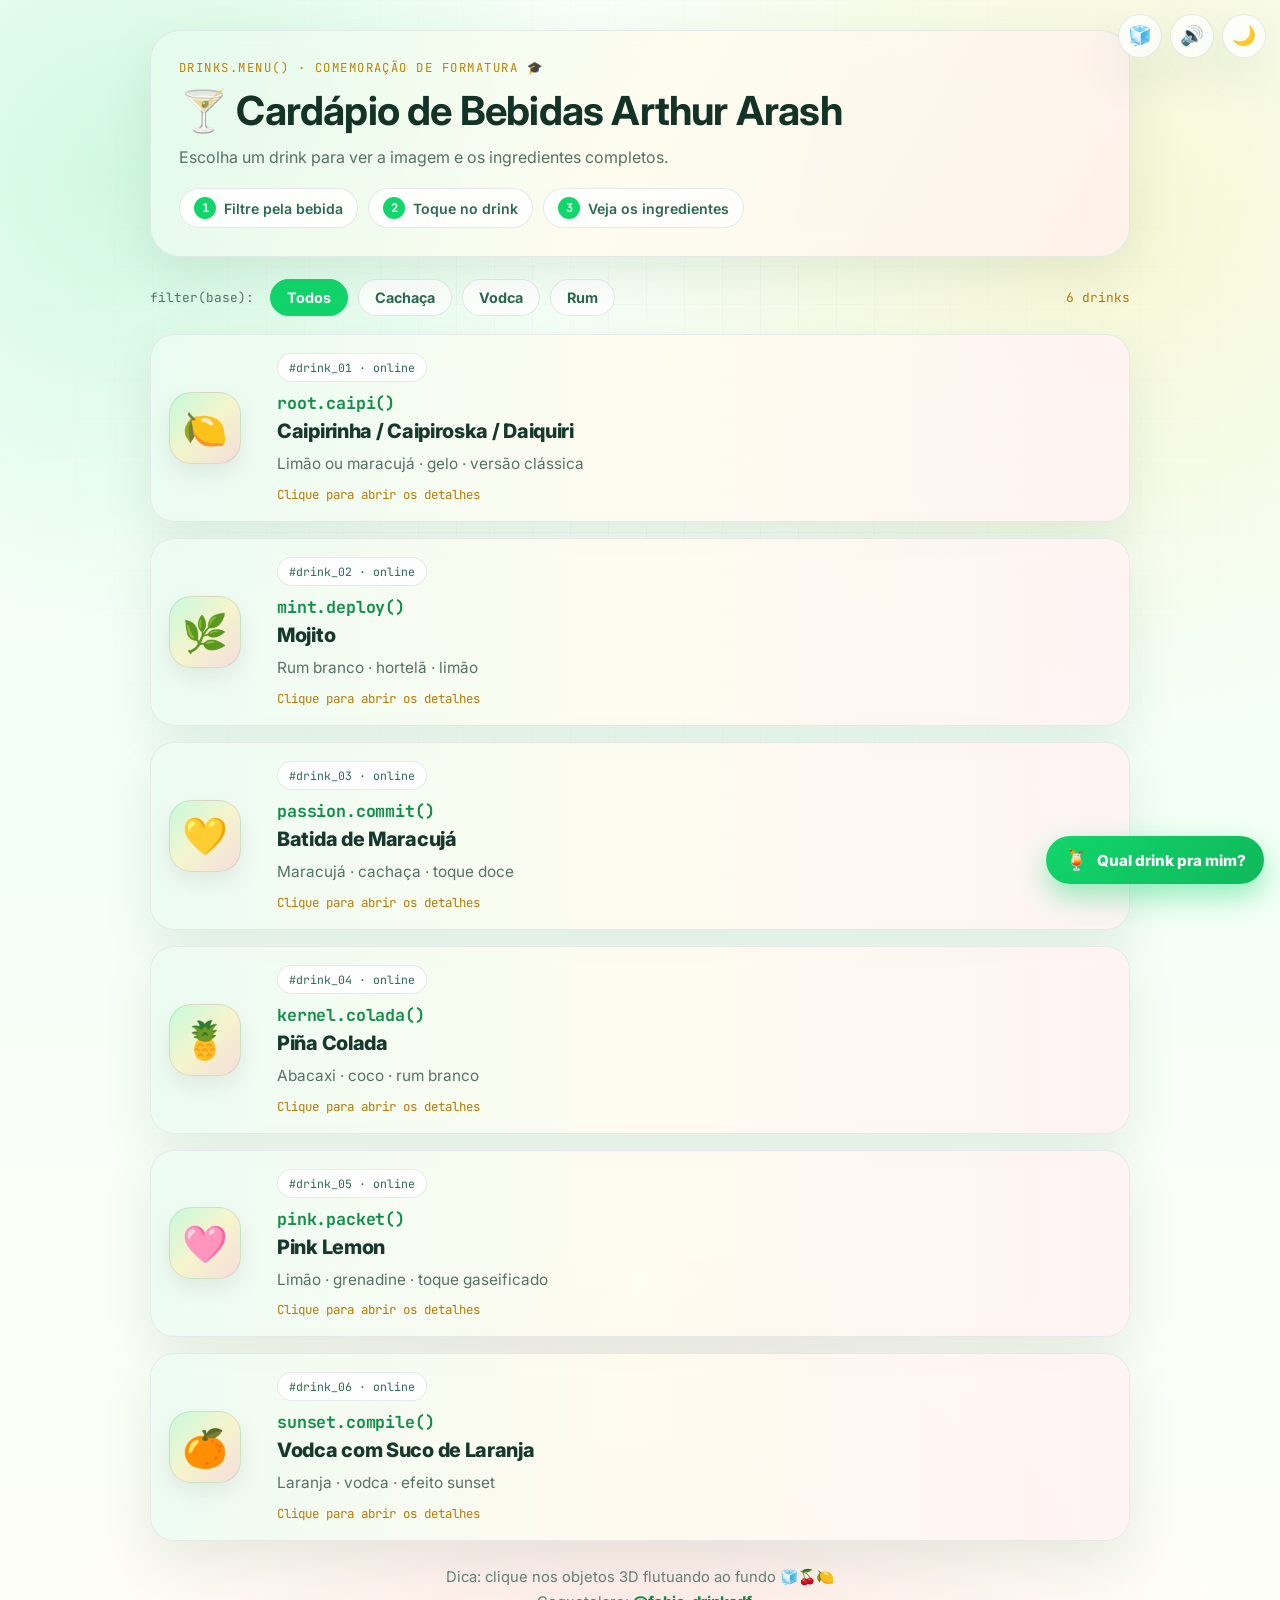
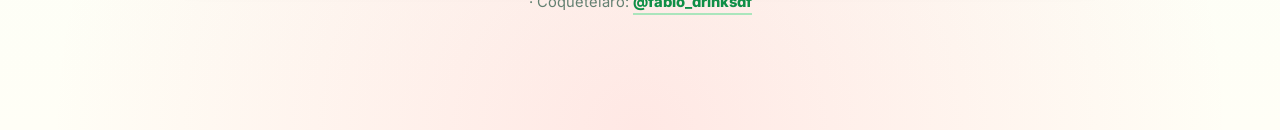
==== commit 32197ab4: "Novo fotos" ====
--- a/index.html
+++ b/index.html
@@ -158,10 +158,214 @@
       inset: 0;
       width: 100%;
       height: 100%;
-      z-index: 0;
+      z-index: 10;
       pointer-events: none;
       opacity: 0;
       transition: opacity 1s ease;
+    }
+
+    html.no-3d #scene {
+      display: none;
+    }
+
+    body.over-3d {
+      cursor: pointer;
+    }
+
+    .fab {
+      position: fixed;
+      right: 16px;
+      bottom: 16px;
+      z-index: 40;
+      display: inline-flex;
+      align-items: center;
+      gap: 8px;
+      padding: 12px 18px;
+      border: 0;
+      border-radius: 999px;
+      background: linear-gradient(135deg, var(--green), #0fb85a);
+      color: #fff;
+      font: 800 0.95rem 'Inter', sans-serif;
+      cursor: pointer;
+      box-shadow: 0 12px 30px rgba(17, 214, 107, 0.45);
+    }
+
+    .fab:focus-visible,
+    .quiz-opt:focus-visible,
+    .quiz-btn:focus-visible {
+      outline: 3px solid var(--yellow);
+      outline-offset: 2px;
+    }
+
+    .fab span {
+      font-size: 1.25rem;
+    }
+
+    .quiz {
+      position: fixed;
+      inset: 0;
+      z-index: 45;
+      display: grid;
+      place-items: center;
+      padding: 18px;
+      background: var(--overlay);
+      backdrop-filter: blur(12px);
+      opacity: 0;
+      pointer-events: none;
+      transition: opacity 0.25s ease;
+    }
+
+    .quiz.open {
+      opacity: 1;
+      pointer-events: auto;
+    }
+
+    .quiz-card {
+      position: relative;
+      width: min(520px, 100%);
+      max-height: 92vh;
+      overflow: auto;
+      padding: 26px 24px 24px;
+      border-radius: 28px;
+      border: 3px solid var(--line);
+      background: var(--modal-bg);
+      box-shadow: 0 30px 80px rgba(0, 0, 0, 0.25);
+    }
+
+    .quiz-close {
+      position: absolute;
+      top: 12px;
+      right: 12px;
+      width: 38px;
+      height: 38px;
+      border-radius: 50%;
+      border: 1px solid var(--line);
+      background: var(--surface-soft);
+      color: var(--strong);
+      font-size: 1rem;
+      cursor: pointer;
+    }
+
+    .quiz-bar {
+      height: 6px;
+      margin: 6px 44px 18px 0;
+      border-radius: 99px;
+      background: var(--line);
+      overflow: hidden;
+    }
+
+    .quiz-bar i {
+      display: block;
+      height: 100%;
+      width: 0;
+      border-radius: inherit;
+      background: linear-gradient(90deg, var(--green), var(--yellow), var(--red));
+    }
+
+    .quiz-step {
+      margin: 0;
+      font: 700 0.78rem 'JetBrains Mono', monospace;
+      color: var(--label);
+    }
+
+    .quiz-q {
+      margin: 8px 0 16px;
+      font-size: 1.35rem;
+      line-height: 1.25;
+      color: var(--heading);
+    }
+
+    .quiz-opts {
+      display: grid;
+      gap: 10px;
+    }
+
+    .quiz-opt {
+      display: flex;
+      align-items: center;
+      gap: 12px;
+      width: 100%;
+      padding: 14px 16px;
+      border-radius: 16px;
+      border: 1px solid var(--line);
+      background: var(--surface-soft);
+      color: var(--strong);
+      font: 700 1rem 'Inter', sans-serif;
+      text-align: left;
+      cursor: pointer;
+      transition: border-color 0.2s ease, background 0.2s ease;
+    }
+
+    .quiz-opt:hover {
+      border-color: var(--green);
+      background: rgba(17, 214, 107, 0.1);
+    }
+
+    .quiz-opt span {
+      font-size: 1.4rem;
+    }
+
+    .quiz-result {
+      text-align: center;
+    }
+
+    .quiz-emoji {
+      display: inline-grid;
+      place-items: center;
+      width: 96px;
+      height: 96px;
+      margin: 4px 0 8px;
+      border-radius: 28px;
+      background: var(--emoji-bg);
+      border: 1px solid var(--line);
+      font-size: 3.2rem;
+    }
+
+    .quiz-result h3 {
+      margin: 0;
+      font-size: 1.5rem;
+      color: var(--heading);
+    }
+
+    .quiz-result .quiz-code {
+      margin: 4px 0 10px;
+      font: 700 0.95rem 'JetBrains Mono', monospace;
+      color: var(--accent);
+    }
+
+    .quiz-result p {
+      margin: 0 0 8px;
+      color: var(--muted);
+      line-height: 1.6;
+    }
+
+    .quiz-actions {
+      display: flex;
+      flex-wrap: wrap;
+      justify-content: center;
+      gap: 10px;
+      margin-top: 18px;
+    }
+
+    .quiz-btn {
+      padding: 12px 18px;
+      border-radius: 999px;
+      border: 1px solid var(--line);
+      background: var(--surface-soft);
+      color: var(--strong);
+      font: 800 0.95rem 'Inter', sans-serif;
+      cursor: pointer;
+    }
+
+    .quiz-btn.primary {
+      border-color: var(--green);
+      background: var(--green);
+      color: #fff;
+    }
+
+    .quiz-alt {
+      margin-top: 14px;
+      font-size: 0.9rem;
     }
 
     #scene.ready {
@@ -219,7 +423,7 @@
     .app {
       width: min(980px, 92vw);
       margin: 0 auto;
-      padding: 30px 0 60px;
+      padding: 30px 0 100px;
       position: relative;
       z-index: 1;
     }
@@ -651,6 +855,7 @@
   <canvas id="scene" aria-hidden="true"></canvas>
 
   <div class="controls">
+    <button class="ctl" id="sceneBtn" type="button" aria-pressed="true" aria-label="Esconder objetos 3D">🧊</button>
     <button class="ctl" id="soundBtn" type="button" aria-pressed="true" aria-label="Desligar sons">🔊</button>
     <button class="ctl" id="themeBtn" type="button" aria-label="Alternar modo claro e escuro">🌙</button>
   </div>
@@ -690,6 +895,17 @@
     </p>
   </main>
 
+  <button class="fab" id="quizBtn" type="button" aria-haspopup="dialog"><span aria-hidden="true">🍹</span> Qual drink pra mim?</button>
+
+  <aside class="quiz" id="quiz" aria-hidden="true">
+    <article class="quiz-card" role="dialog" aria-modal="true" aria-labelledby="quizTitle">
+      <button class="quiz-close" id="quizClose" type="button" aria-label="Fechar quiz">✕</button>
+      <h2 id="quizTitle" hidden>Quiz: qual drink pra mim</h2>
+      <div class="quiz-bar" aria-hidden="true"><i id="quizBar"></i></div>
+      <div id="quizBody"></div>
+    </article>
+  </aside>
+
   <aside class="modal" id="modal" aria-hidden="true">
     <article class="modal-card" role="dialog" aria-modal="true" aria-labelledby="modalTitle">
       <button class="close-btn" id="closeBtn" type="button" aria-label="Fechar detalhes">✕ Fechar</button>
@@ -720,7 +936,7 @@
         shortText: 'Limão ou maracujá · gelo · versão clássica',
         ingredients: ['Limão ou maracujá', 'Açúcar', 'Cachaça, vodca ou rum branco', 'Gelo'],
         description: 'Um clássico refrescante, perfeito para abrir a comemoração com leveza e energia.',
-        image: 'https://mapadacachaca.com.br/wp-content/uploads/2024/11/Caipirinha-Famigerada-optimized.webp'
+        image: 'img/caipirinha.webp'
       },
       {
         emoji: '🌿', bases: ['rum'],
@@ -729,7 +945,7 @@
         shortText: 'Rum branco · hortelã · limão',
         ingredients: ['Rum branco', 'Limão', 'Açúcar', 'Hortelã', 'Sprite ou água com gás', 'Gelo'],
         description: 'Refrescante e vibrante, com um perfil leve que combina muito bem com festa de dia.',
-        image: 'https://kitchenswagger.com/wp-content/uploads/2020/07/mojito-recipe_0009_DSC_5509.jpg'
+        image: 'img/mojito.jpg'
       },
       {
         emoji: '💛', bases: ['cachaça'],
@@ -738,7 +954,7 @@
         shortText: 'Maracujá · cachaça · toque doce',
         ingredients: ['Cachaça', 'Maracujá', 'Leite condensado ou açúcar', 'Gelo'],
         description: 'Cremosa, tropical e marcante, ótima para quem gosta de sabores mais intensos.',
-        image: 'https://www.receitasnestle.com.br/sites/default/files/styles/recipe_detail_mobile/public/srh_recipes/cbe8fbdd5dd73dd09eb8912d4501b71d.jpeg?itok=vTPyFzy1'
+        image: 'img/batida-maracuja.jpg'
       },
       {
         emoji: '🍍', bases: ['rum'],
@@ -747,7 +963,7 @@
         shortText: 'Abacaxi · coco · rum branco',
         ingredients: ['Rum branco', 'Suco de abacaxi', 'Leite de coco', 'Leite condensado opcional', 'Gelo'],
         description: 'Um drink tropical, suave e elegante, com clima de verão e celebração.',
-        image: 'https://m.media-amazon.com/images/I/710KvvfKVsL.jpg'
+        image: 'img/pina-colada.jpg'
       },
       {
         emoji: '🩷', bases: ['vodca', 'rum'],
@@ -756,7 +972,8 @@
         shortText: 'Limão · grenadine · toque gaseificado',
         ingredients: ['Vodca ou rum', 'Suco de limão', 'Grenadine', 'Sprite ou água com gás', 'Gelo'],
         description: 'Colorido, delicado e divertido, com um visual lindo para o clima da festa.',
-        image: 'https://www.absolutdrinks.com/cdn-cgi/image/fit=cover,format=auto,height=414,quality=55,width=414/wp-content/uploads/drink_pink-lemonade_16x9.png'
+        image: 'img/pink-lemon.jpg',
+        imagePos: '68% 30%'
       },
       {
         emoji: '🍊', bases: ['vodca'],
@@ -765,7 +982,7 @@
         shortText: 'Laranja · vodca · efeito sunset',
         ingredients: ['Vodca', 'Suco de laranja', 'Grenadine', 'Suco de limão', 'Gelo'],
         description: 'Leve, cítrico e vibrante, com um visual bonito que combina com a energia da formatura.',
-        image: 'https://heybairtender.s3.amazonaws.com/recipes/caribbean-sunset5543_TITAN.png'
+        image: 'img/vodca-laranja.png'
       }
     ];
     const $ = (sel) => document.querySelector(sel);
@@ -788,6 +1005,7 @@
     const countEl = $('#count');
     const themeBtn = $('#themeBtn');
     const soundBtn = $('#soundBtn');
+    const sceneBtn = $('#sceneBtn');
     const metaTheme = $('#metaTheme');
 
     const reduced = matchMedia('(prefers-reduced-motion: reduce)').matches;
@@ -800,6 +1018,8 @@
 
     let soundOn = store.get('sound') !== 'off';
     let scene3d = null;
+    let sceneOn = store.get('scene3d') !== 'off';
+    root.classList.toggle('no-3d', !sceneOn);
     let lastCard = null;
 
     // ===== Tema claro / escuro =====
@@ -844,8 +1064,15 @@
       if (motion) gsap.fromTo(themeBtn, { rotation: -180 }, { rotation: 0, duration: 0.6, ease: 'back.out(1.7)' });
     });
 
+    function updateSceneUI() {
+      sceneBtn.textContent = sceneOn ? '🧊' : '🚫';
+      sceneBtn.setAttribute('aria-pressed', String(sceneOn));
+      sceneBtn.setAttribute('aria-label', sceneOn ? 'Esconder objetos 3D' : 'Mostrar objetos 3D');
+    }
+
     updateThemeUI();
     updateSoundUI();
+    updateSceneUI();
 
     // ===== Modal =====
     function openModal(drink, card) {
@@ -854,6 +1081,7 @@
       modalReal.textContent = drink.realName;
       modalBase.textContent = 'base: ' + drink.bases.join(' / ');
       modalImage.src = drink.image;
+      modalImage.style.objectPosition = drink.imagePos || '50% 50%';
       modalImage.alt = `Imagem do drink ${drink.realName}`;
       modalIngredients.innerHTML = drink.ingredients.map(item => `<li>${item}</li>`).join('');
       modalDescription.textContent = drink.description;
@@ -1000,6 +1228,139 @@
         }
       });
     }
+    // ===== Quiz: qual drink pra mim? =====
+    const quizEl = $('#quiz');
+    const quizBody = $('#quizBody');
+    const quizBar = $('#quizBar');
+    const quizBtn = $('#quizBtn');
+    const quizClose = $('#quizClose');
+
+    const quizTags = {
+      'root.caipi()': { vibe: ['fresh', 'strong'], flavor: ['citrus', 'tropical'], sweet: 2, why: 'Clássico, cítrico e refrescante. Dá para pedir com cachaça, vodca ou rum.' },
+      'mint.deploy()': { vibe: ['fresh'], flavor: ['mint', 'citrus'], sweet: 2, why: 'Leve e vibrante, com hortelã e limão. Perfeito para quem quer algo refrescante.' },
+      'passion.commit()': { vibe: ['creamy', 'strong'], flavor: ['tropical'], sweet: 3, why: 'Cremosa e marcante, com o sabor intenso do maracujá.' },
+      'kernel.colada()': { vibe: ['creamy'], flavor: ['tropical'], sweet: 3, why: 'Suave e tropical, com abacaxi e coco. Clima de verão no copo.' },
+      'pink.packet()': { vibe: ['fun'], flavor: ['sweetfruit', 'citrus'], sweet: 2, why: 'Colorido e divertido, com limão, grenadine e um toque gaseificado.' },
+      'sunset.compile()': { vibe: ['fun', 'strong'], flavor: ['citrus', 'sweetfruit'], sweet: 2, why: 'Cítrico e vibrante, com um visual de pôr do sol que rouba a cena.' }
+    };
+
+    const questions = [
+      { q: 'Qual vibe você quer agora?', key: 'vibe', opts: [['🧊', 'Refrescante e leve', 'fresh'], ['🥥', 'Doce e cremoso', 'creamy'], ['🔥', 'Forte e marcante', 'strong'], ['🎉', 'Colorido e divertido', 'fun']] },
+      { q: 'Que sabor te atrai mais?', key: 'flavor', opts: [['🍋', 'Cítrico (limão, laranja)', 'citrus'], ['🍍', 'Tropical (abacaxi, maracujá, coco)', 'tropical'], ['🌿', 'Menta e ervas', 'mint'], ['🍒', 'Frutado e doce (grenadine)', 'sweetfruit']] },
+      { q: 'Tem preferência de bebida base?', key: 'base', opts: [['🥃', 'Cachaça', 'cachaça'], ['🍸', 'Vodca', 'vodca'], ['🏝️', 'Rum', 'rum'], ['🤷', 'Tanto faz', 'any']] },
+      { q: 'Quão doce você curte?', key: 'sweet', opts: [['🍃', 'Pouco doce', 1], ['⚖️', 'Equilibrado', 2], ['🍯', 'Bem doce', 3]] }
+    ];
+
+    let qi = 0;
+    let answers = {};
+    let fabPulse = null;
+
+    function rankDrinks() {
+      return drinks.map(d => {
+        const t = quizTags[d.codename];
+        let s = 0;
+        if (t.vibe.includes(answers.vibe)) s += 3;
+        if (t.flavor.includes(answers.flavor)) s += 3;
+        if (answers.base !== 'any' && d.bases.includes(answers.base)) s += 2;
+        s += 2 - Math.abs(t.sweet - answers.sweet);
+        return { d, t, s };
+      }).sort((a, b) => b.s - a.s);
+    }
+
+    function setQuizBar(pct) {
+      if (motion) gsap.to(quizBar, { width: pct + '%', duration: 0.4, ease: 'power2.out' });
+      else quizBar.style.width = pct + '%';
+    }
+
+    function renderQuestion() {
+      const item = questions[qi];
+      setQuizBar((qi / questions.length) * 100);
+      quizBody.innerHTML = `
+        <p class="quiz-step">pergunta ${qi + 1}/${questions.length}</p>
+        <h3 class="quiz-q">${item.q}</h3>
+        <div class="quiz-opts">
+          ${item.opts.map((o, i) => `<button class="quiz-opt" type="button" data-i="${i}"><span aria-hidden="true">${o[0]}</span>${o[1]}</button>`).join('')}
+        </div>`;
+      if (motion) {
+        gsap.from(quizBody.querySelectorAll('.quiz-step, .quiz-q'), { y: 12, opacity: 0, stagger: 0.08, duration: 0.35, ease: 'power3.out' });
+        gsap.from(quizBody.querySelectorAll('.quiz-opt'), { x: 24, opacity: 0, stagger: 0.07, duration: 0.4, delay: 0.1, ease: 'power3.out', clearProps: 'transform,opacity' });
+      }
+    }
+
+    function renderResult() {
+      setQuizBar(100);
+      const [top, alt] = rankDrinks();
+      const d = top.d;
+      quizBody.innerHTML = `
+        <div class="quiz-result">
+          <p class="quiz-step">seu drink ideal</p>
+          <div class="quiz-emoji" id="quizEmoji">${d.emoji}</div>
+          <h3>${d.realName}</h3>
+          <p class="quiz-code">${d.codename}</p>
+          <p>${top.t.why}</p>
+          <p><b>Base:</b> ${d.bases.join(' / ')}</p>
+          <p class="quiz-alt">Também combina com você: <b>${alt.d.emoji} ${alt.d.realName}</b></p>
+          <div class="quiz-actions">
+            <button class="quiz-btn primary" type="button" data-act="details">Ver ingredientes</button>
+            <button class="quiz-btn" type="button" data-act="again">Refazer</button>
+          </div>
+        </div>`;
+      sfx.clink();
+      quizBody.querySelector('[data-act="details"]').addEventListener('click', () => {
+        closeQuiz(true);
+        openModal(d, cardEls[drinks.indexOf(d)]);
+      });
+      quizBody.querySelector('[data-act="again"]').addEventListener('click', () => {
+        sfx.pop();
+        qi = 0;
+        answers = {};
+        renderQuestion();
+      });
+      if (motion) {
+        gsap.from('#quizEmoji', { scale: 0, rotation: -25, duration: 0.9, ease: 'elastic.out(1, 0.5)' });
+        gsap.from(quizBody.querySelectorAll('.quiz-result > :not(.quiz-emoji)'), { y: 14, opacity: 0, stagger: 0.07, duration: 0.4, delay: 0.15, ease: 'power3.out' });
+      }
+    }
+
+    function openQuiz() {
+      qi = 0;
+      answers = {};
+      quizEl.classList.add('open');
+      quizEl.setAttribute('aria-hidden', 'false');
+      sfx.pop();
+      renderQuestion();
+      if (fabPulse) { fabPulse.kill(); fabPulse = null; gsap.set(quizBtn, { scale: 1 }); }
+      quizBody.querySelector('.quiz-opt').focus({ preventScroll: true });
+    }
+
+    function closeQuiz(silent) {
+      quizEl.classList.remove('open');
+      quizEl.setAttribute('aria-hidden', 'true');
+      if (!silent) { sfx.close(); quizBtn.focus({ preventScroll: true }); }
+    }
+
+    quizBtn.addEventListener('click', openQuiz);
+    quizClose.addEventListener('click', () => closeQuiz());
+    quizEl.addEventListener('click', (e) => { if (e.target === quizEl) closeQuiz(); });
+    document.addEventListener('keydown', (e) => {
+      if (e.key === 'Escape' && quizEl.classList.contains('open')) closeQuiz();
+    });
+    quizBody.addEventListener('click', (e) => {
+      const btn = e.target.closest('.quiz-opt');
+      if (!btn) return;
+      const item = questions[qi];
+      answers[item.key] = item.opts[Number(btn.dataset.i)][2];
+      sfx.tick();
+      qi++;
+      if (qi < questions.length) renderQuestion();
+      else renderResult();
+    });
+
+    if (motion) {
+      gsap.from(quizBtn, { scale: 0, duration: 0.8, delay: 1.4, ease: 'back.out(2.5)' });
+      fabPulse = gsap.to(quizBtn, { scale: 1.06, duration: 0.9, delay: 2.4, repeat: -1, yoyo: true, ease: 'sine.inOut' });
+    }
+
     // ===== Sons (Web Audio, sem arquivos) =====
     let actx = null, master = null, lastHover = 0;
 
@@ -1068,6 +1429,17 @@
       updateSoundUI();
       if (soundOn) sfx.pop();
     });
+    sceneBtn.addEventListener('click', () => {
+      sceneOn = !sceneOn;
+      store.set('scene3d', sceneOn ? 'on' : 'off');
+      root.classList.toggle('no-3d', !sceneOn);
+      document.body.classList.remove('over-3d');
+      updateSceneUI();
+      if (scene3d) scene3d.setEnabled(sceneOn);
+      else if (sceneOn) boot3D();
+      if (sceneOn) sfx.pop();
+    });
+
     // ===== Cena 3D (Three.js, carregado depois do site) =====
     function createScene() {
       const canvas = $('#scene');
@@ -1106,6 +1478,12 @@
       const stemMat = new M.MeshStandardMaterial({ color: 0x5b3b1f, roughness: 0.8 });
       const bubbleMat = new M.MeshPhysicalMaterial({ color: 0xffffff, transparent: true, opacity: 0.25, roughness: 0, clearcoat: 1 });
       const strawMat = new M.MeshStandardMaterial({ color: 0xff6178, roughness: 0.4 });
+      const orangeMat = new M.MeshStandardMaterial({ color: 0xff9a1f, roughness: 0.5 });
+      const orangeInMat = new M.MeshStandardMaterial({ color: 0xffd27a, roughness: 0.6 });
+      const mintMat = new M.MeshStandardMaterial({ color: 0x2fbf5a, roughness: 0.55, side: M.DoubleSide });
+      const umbrellaMat = new M.MeshStandardMaterial({ color: 0xff6178, roughness: 0.5, side: M.DoubleSide });
+      const sparkleMat = new M.MeshStandardMaterial({ color: 0xffd84c, emissive: 0xffa600, emissiveIntensity: 0.5, roughness: 0.3 });
+      const edgeMat = new M.LineBasicMaterial({ color: 0x2c6a50, transparent: true, opacity: 0.55 });
 
       // Taça de martini
       const glass = new M.Group();
@@ -1135,8 +1513,48 @@
       const ballGeo = new M.SphereGeometry(1, 20, 14);
       const stemGeo = new M.CylinderGeometry(0.02, 0.02, 0.6, 6);
 
+      const edgesGeo = new M.EdgesGeometry(boxGeo);
+      const umbrellaGeo = new M.ConeGeometry(0.7, 0.45, 14, 1, true);
+      const stickGeo = new M.CylinderGeometry(0.03, 0.03, 1.1, 6);
+      const sparkleGeo = new M.OctahedronGeometry(1, 0);
+
       const makers = {
-        ice() { return new M.Mesh(boxGeo, iceMat); },
+        ice() {
+          const m = new M.Mesh(boxGeo, iceMat);
+          m.add(new M.LineSegments(edgesGeo, edgeMat));
+          return m;
+        },
+        orange() {
+          const g = new M.Group();
+          g.add(new M.Mesh(discGeo, orangeMat), new M.Mesh(discInGeo, orangeInMat));
+          return g;
+        },
+        mint() {
+          const g = new M.Group();
+          [[0, 0.5, 0], [0.45, -0.2, 0.9], [-0.45, -0.2, -0.9]].forEach(([x, y, r]) => {
+            const leaf = new M.Mesh(ballGeo, mintMat);
+            leaf.scale.set(0.55, 0.1, 0.32);
+            leaf.position.set(x * 0.6, y * 0.4, 0);
+            leaf.rotation.z = r;
+            g.add(leaf);
+          });
+          return g;
+        },
+        umbrella() {
+          const g = new M.Group();
+          g.add(new M.Mesh(umbrellaGeo, umbrellaMat));
+          const st = new M.Mesh(stickGeo, stemMat);
+          st.position.y = -0.4;
+          g.add(st);
+          return g;
+        },
+        sparkle() {
+          const g = new M.Group();
+          const m = new M.Mesh(sparkleGeo, sparkleMat);
+          m.scale.set(0.55, 0.85, 0.55);
+          g.add(m);
+          return g;
+        },
         lime() {
           const g = new M.Group();
           g.add(new M.Mesh(discGeo, limeMat), new M.Mesh(discInGeo, limeInMat));
@@ -1157,20 +1575,21 @@
 
       const group = new M.Group();
       scene.add(group);
-      const kinds = ['ice', 'lime', 'cherry', 'bubble'];
-      const count = innerWidth < 640 ? 8 : 14;
+      const kinds = ['ice', 'lime', 'cherry', 'bubble', 'orange', 'mint', 'umbrella', 'sparkle'];
+      const count = innerWidth < 640 ? 12 : 22;
       const floaters = [];
       for (let i = 0; i < count; i++) {
         const kind = kinds[i % kinds.length];
         const mesh = makers[kind]();
-        const base = kind === 'bubble' ? 0.25 + Math.random() * 0.3 : 0.6 + Math.random() * 0.5;
+        const mid = Math.random() < 0.4;
+        const base = (kind === 'bubble' ? 0.25 + Math.random() * 0.3 : 0.55 + Math.random() * 0.45) * (mid ? 0.75 : 1);
         mesh.userData.kind = kind;
         mesh.userData.base = base;
         mesh.scale.setScalar(base);
         mesh.rotation.set(Math.random() * 3, Math.random() * 3, Math.random() * 3);
         group.add(mesh);
         floaters.push({
-          mesh, kind, base,
+          mesh, kind, base, mid,
           u: Math.random(), z: -4 + Math.random() * 5, jitter: Math.random() - 0.5,
           rx: (Math.random() - 0.5) * 0.8, ry: (Math.random() - 0.5) * 0.8,
           sp: 0.5 + Math.random() * 0.8, ph: Math.random() * 6.28,
@@ -1199,7 +1618,9 @@
 
         floaters.forEach((f, i) => {
           const side = i % 2 ? 1 : -1;
-          f.x = side * (visW / 2) * (lo + f.u * (1.08 - lo));
+          const from = f.mid ? 0.12 : lo;
+          const to = f.mid ? Math.max(0.55, lo - 0.1) : 1.08;
+          f.x = side * (visW / 2) * (from + f.u * (to - from));
           f.y = visH * 0.5 - (i / floaters.length) * (visH + travel) - f.jitter * visH * 0.1;
           f.mesh.position.set(f.x, f.y, f.z);
           f.mesh.scale.setScalar(f.base * (small ? 0.8 : 1));
@@ -1243,8 +1664,9 @@
         update(dt, now / 1000);
         renderer.render(scene, camera);
       }
+      let enabled = true;
       function start() {
-        if (running || reduced) return;
+        if (running || reduced || !enabled) return;
         running = true;
         last = performance.now();
         raf = requestAnimationFrame(frame);
@@ -1266,11 +1688,21 @@
         key.intensity = dark ? 1.0 : 0.9;
         greenLight.intensity = dark ? 1.3 : 0.35;
         redLight.intensity = dark ? 1.3 : 0.35;
-        iceMat.color.set(dark ? 0x9fdcff : 0xcdeeff);
-        iceMat.opacity = dark ? 0.5 : 0.55;
-        glassMat.opacity = dark ? 0.22 : 0.3;
-        bubbleMat.opacity = dark ? 0.2 : 0.25;
+        iceMat.color.set(dark ? 0x9fdcff : 0x7cc4ee);
+        iceMat.opacity = dark ? 0.5 : 0.8;
+        glassMat.color.set(dark ? 0xffffff : 0x9fd8c0);
+        glassMat.opacity = dark ? 0.22 : 0.5;
+        bubbleMat.color.set(dark ? 0xffffff : 0x8fc9ee);
+        bubbleMat.opacity = dark ? 0.2 : 0.55;
+        edgeMat.color.set(dark ? 0xbfe6ff : 0x2c6a50);
+        edgeMat.opacity = dark ? 0.35 : 0.7;
+        liquidMat.opacity = dark ? 0.85 : 1;
+        liquidMat.color.set(dark ? 0x3af08a : 0x1fbf6a);
         liquidMat.emissive.set(dark ? 0x0d5a30 : 0x000000);
+        limeMat.color.set(dark ? 0x6bd13a : 0x3fae1f);
+        cherryMat.color.set(dark ? 0xe0263f : 0xc4162e);
+        orangeMat.color.set(dark ? 0xff9a1f : 0xf07a00);
+        mintMat.color.set(dark ? 0x2fbf5a : 0x1f9a44);
         if (reduced || !running) renderOnce();
       }
 
@@ -1286,19 +1718,48 @@
       }, { passive: true });
       document.addEventListener('visibilitychange', () => (document.hidden ? stop() : start()));
 
-      // Clique nos objetos 3D (só em áreas vazias da página)
-      const ray = new M.Raycaster();
-      const ndc = new M.Vector2();
-      addEventListener('pointerdown', (e) => {
-        const t = e.target;
-        const empty = t === document.body || t === root || t.classList.contains('app') || t.classList.contains('cards');
-        if (!empty) return;
-        ndc.set((e.clientX / innerWidth) * 2 - 1, -(e.clientY / innerHeight) * 2 + 1);
-        ray.setFromCamera(ndc, camera);
-        const hits = ray.intersectObjects([glass, ...floaters.map(f => f.mesh)], true);
-        if (!hits.length) return;
-        let o = hits[0].object;
-        while (o.parent && !o.userData.kind) o = o.parent;
+      // Clique nos objetos 3D: acerto por proximidade na tela (área generosa, funciona por cima dos cards)
+      const hitRadius = { glass: 2.4, ice: 0.9, lime: 0.7, cherry: 0.6, bubble: 1, orange: 0.7, mint: 0.7, umbrella: 0.8, sparkle: 0.9 };
+      const wp = new M.Vector3();
+      const blocked = '.controls, .fab, .quiz, .modal, button, a';
+      function pickObject(cx, cy) {
+        if (!enabled) return null;
+        const pad = matchMedia('(pointer: coarse)').matches ? 26 : 14;
+        let best = null, bestGap = Infinity;
+        for (const o of [glass, ...floaters.map(f => f.mesh)]) {
+          o.getWorldPosition(wp);
+          const dist = wp.distanceTo(camera.position);
+          const pxPerUnit = innerHeight / (2 * Math.tan(M.MathUtils.degToRad(camera.fov / 2)) * dist);
+          wp.project(camera);
+          if (wp.z > 1) continue;
+          const sx = (wp.x + 1) / 2 * innerWidth;
+          const sy = (1 - wp.y) / 2 * innerHeight;
+          const r = hitRadius[o.userData.kind] * o.scale.x * pxPerUnit + pad;
+          const gap = Math.hypot(cx - sx, cy - sy) - r;
+          if (gap < 0 && gap < bestGap) { best = o; bestGap = gap; }
+        }
+        return best;
+      }
+
+      const overlayOpen = () => $('#modal').classList.contains('open') || $('#quiz').classList.contains('open');
+      let hoverQueued = false;
+      addEventListener('pointermove', (e) => {
+        if (e.pointerType === 'touch' || hoverQueued) return;
+        hoverQueued = true;
+        const { clientX, clientY, target } = e;
+        requestAnimationFrame(() => {
+          hoverQueued = false;
+          const over = !overlayOpen() && !(target.closest && target.closest(blocked)) && !!pickObject(clientX, clientY);
+          document.body.classList.toggle('over-3d', over);
+        });
+      }, { passive: true });
+
+      addEventListener('click', (e) => {
+        if (e.detail === 0 || overlayOpen() || (e.target.closest && e.target.closest(blocked))) return;
+        const o = pickObject(e.clientX, e.clientY);
+        if (!o) return;
+        e.stopPropagation();
+        e.preventDefault();
         const kind = o.userData.kind;
 
         if (kind === 'glass') sfx.clink();
@@ -1318,7 +1779,7 @@
           gsap.fromTo(o.scale, { x: s * 1.6, y: s * 1.6, z: s * 1.6 }, { x: s, y: s, z: s, duration: 0.8, ease: 'elastic.out(1, 0.4)' });
           gsap.to(o.rotation, { y: '+=6.283', duration: 1, ease: 'power3.out' });
         }
-      });
+      }, true);
 
       layout();
       setTheme(root.dataset.theme);
@@ -1331,7 +1792,14 @@
       }
       if (reduced) renderOnce(); else start();
 
-      return { setTheme };
+      function setEnabled(v) {
+        enabled = v;
+        if (!v) { stop(); return; }
+        layout();
+        if (reduced) renderOnce(); else start();
+      }
+
+      return { setTheme, setEnabled };
     }
 
     function loadScript(src) {
@@ -1344,13 +1812,18 @@
       });
     }
 
+    let booting = false;
     function boot3D() {
+      if (booting || scene3d || !sceneOn) return;
+      booting = true;
       loadScript('https://cdnjs.cloudflare.com/ajax/libs/three.js/r128/three.min.js')
         .then(() => { scene3d = createScene(); })
-        .catch(() => { });
+        .catch(() => { })
+        .finally(() => { booting = false; });
     }
 
     const idle = window.requestIdleCallback || ((fn) => setTimeout(fn, 400));
+    addEventListener('load', () => idle(() => drinks.forEach((d) => { new Image().src = d.image; })));
     if (document.readyState === 'complete') idle(boot3D);
     else addEventListener('load', () => idle(boot3D));
   </script>
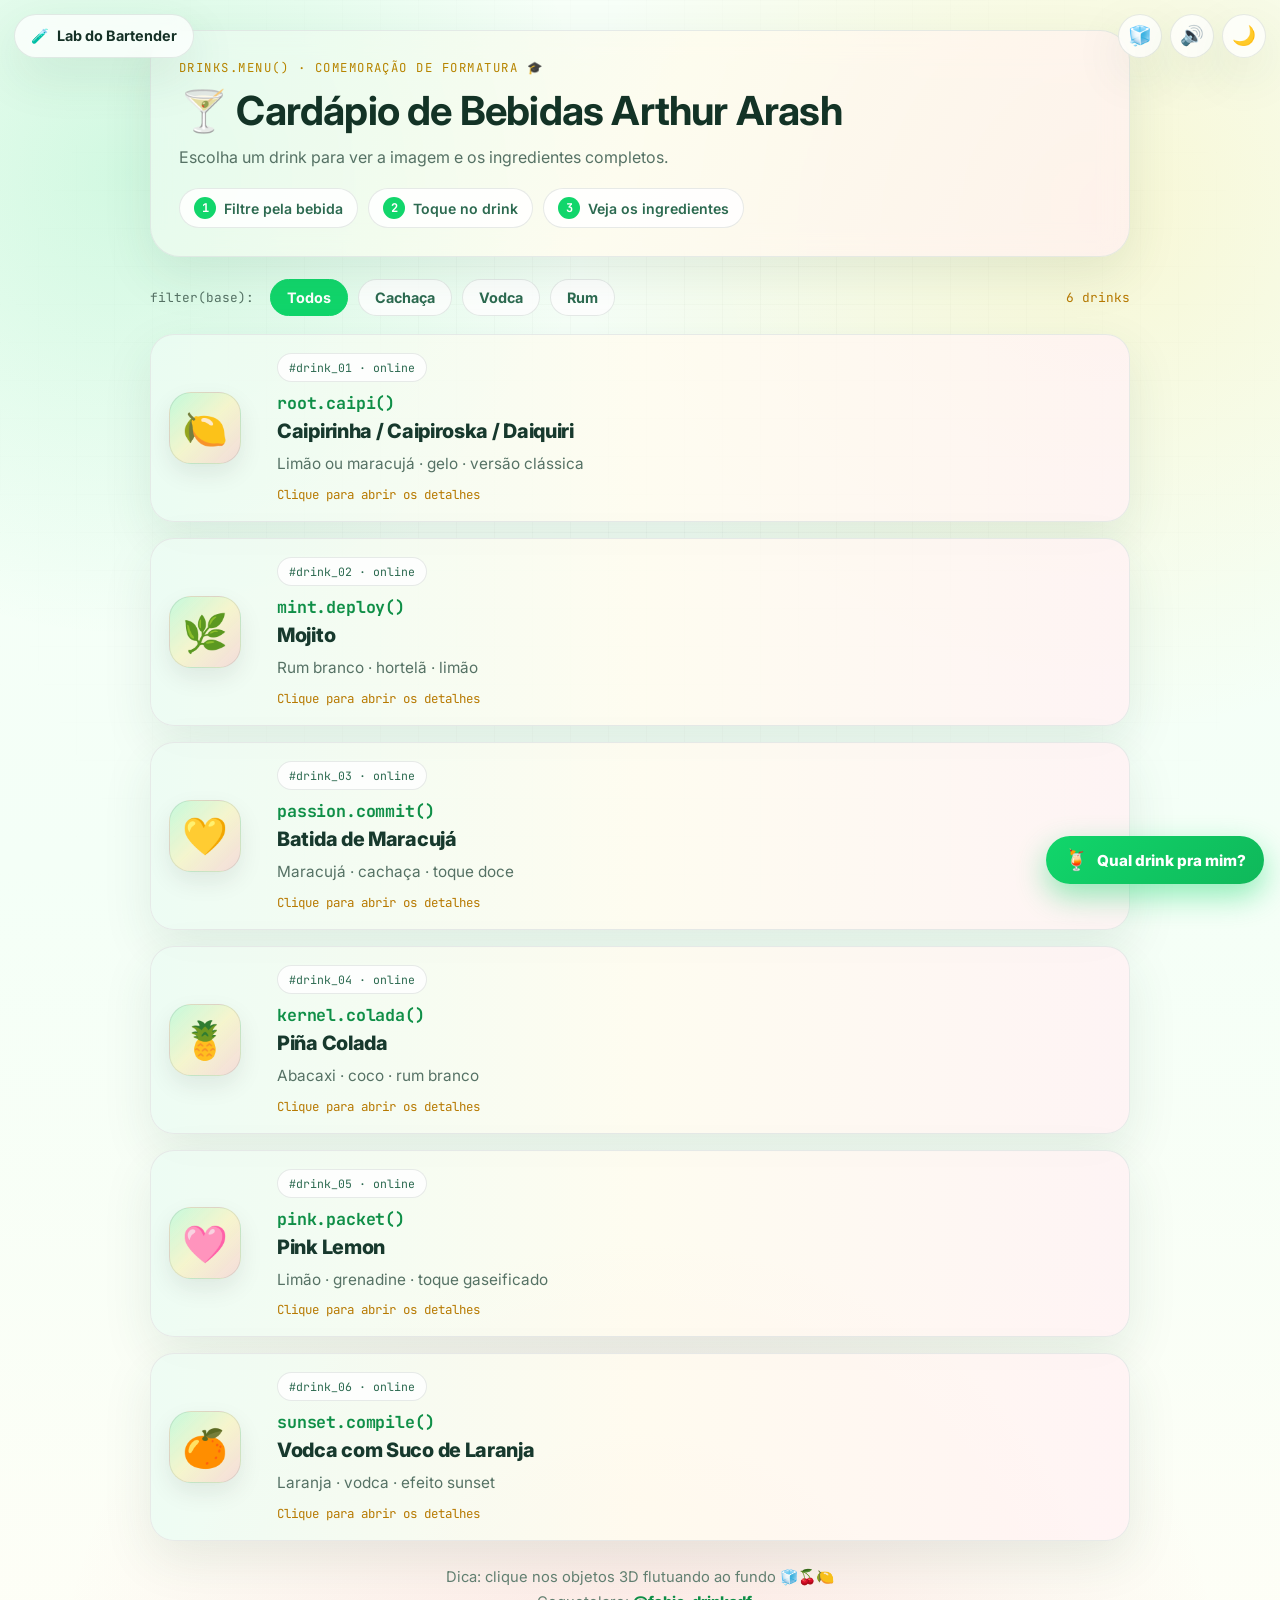
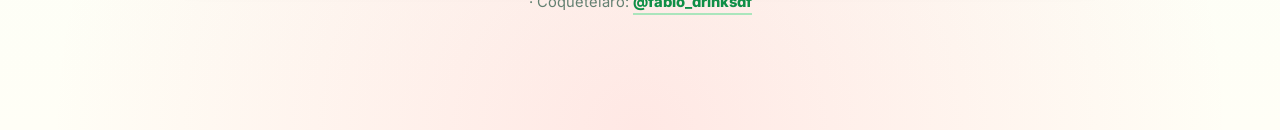
==== commit 2d244a58: "Novo arquivo html" ====
--- a/index.html
+++ b/index.html
@@ -410,6 +410,45 @@
       transition: transform 0.2s ease;
     }
 
+    .controls-left {
+      position: fixed;
+      top: 14px;
+      left: 14px;
+      z-index: 40;
+    }
+
+    .lab-link {
+      display: inline-flex;
+      align-items: center;
+      justify-content: center;
+      width: auto;
+      padding: 0 16px;
+      gap: 8px;
+      border-radius: 999px;
+      font-size: 0.9rem;
+      font-weight: 700;
+      color: var(--text);
+      text-decoration: none;
+      white-space: nowrap;
+    }
+
+    @media (max-width: 560px) {
+      .lab-link {
+        width: 44px;
+        padding: 0;
+      }
+
+      .lab-link span {
+        display: none;
+      }
+    }
+
+    @media (max-width: 700px) {
+      main.app {
+        padding-top: 72px;
+      }
+    }
+
     .ctl:hover {
       transform: scale(1.08);
     }
@@ -853,6 +892,10 @@
   <div class="progress" id="progress" aria-hidden="true"></div>
   <div class="bg-layer" aria-hidden="true"></div>
   <canvas id="scene" aria-hidden="true"></canvas>
+
+  <nav class="controls-left">
+    <a class="ctl lab-link" id="labLink" href="lab.html" aria-label="Abrir o Lab do Bartender: monte o seu drink">🧪 <span>Lab do Bartender</span></a>
+  </nav>
 
   <div class="controls">
     <button class="ctl" id="sceneBtn" type="button" aria-pressed="true" aria-label="Esconder objetos 3D">🧊</button>
